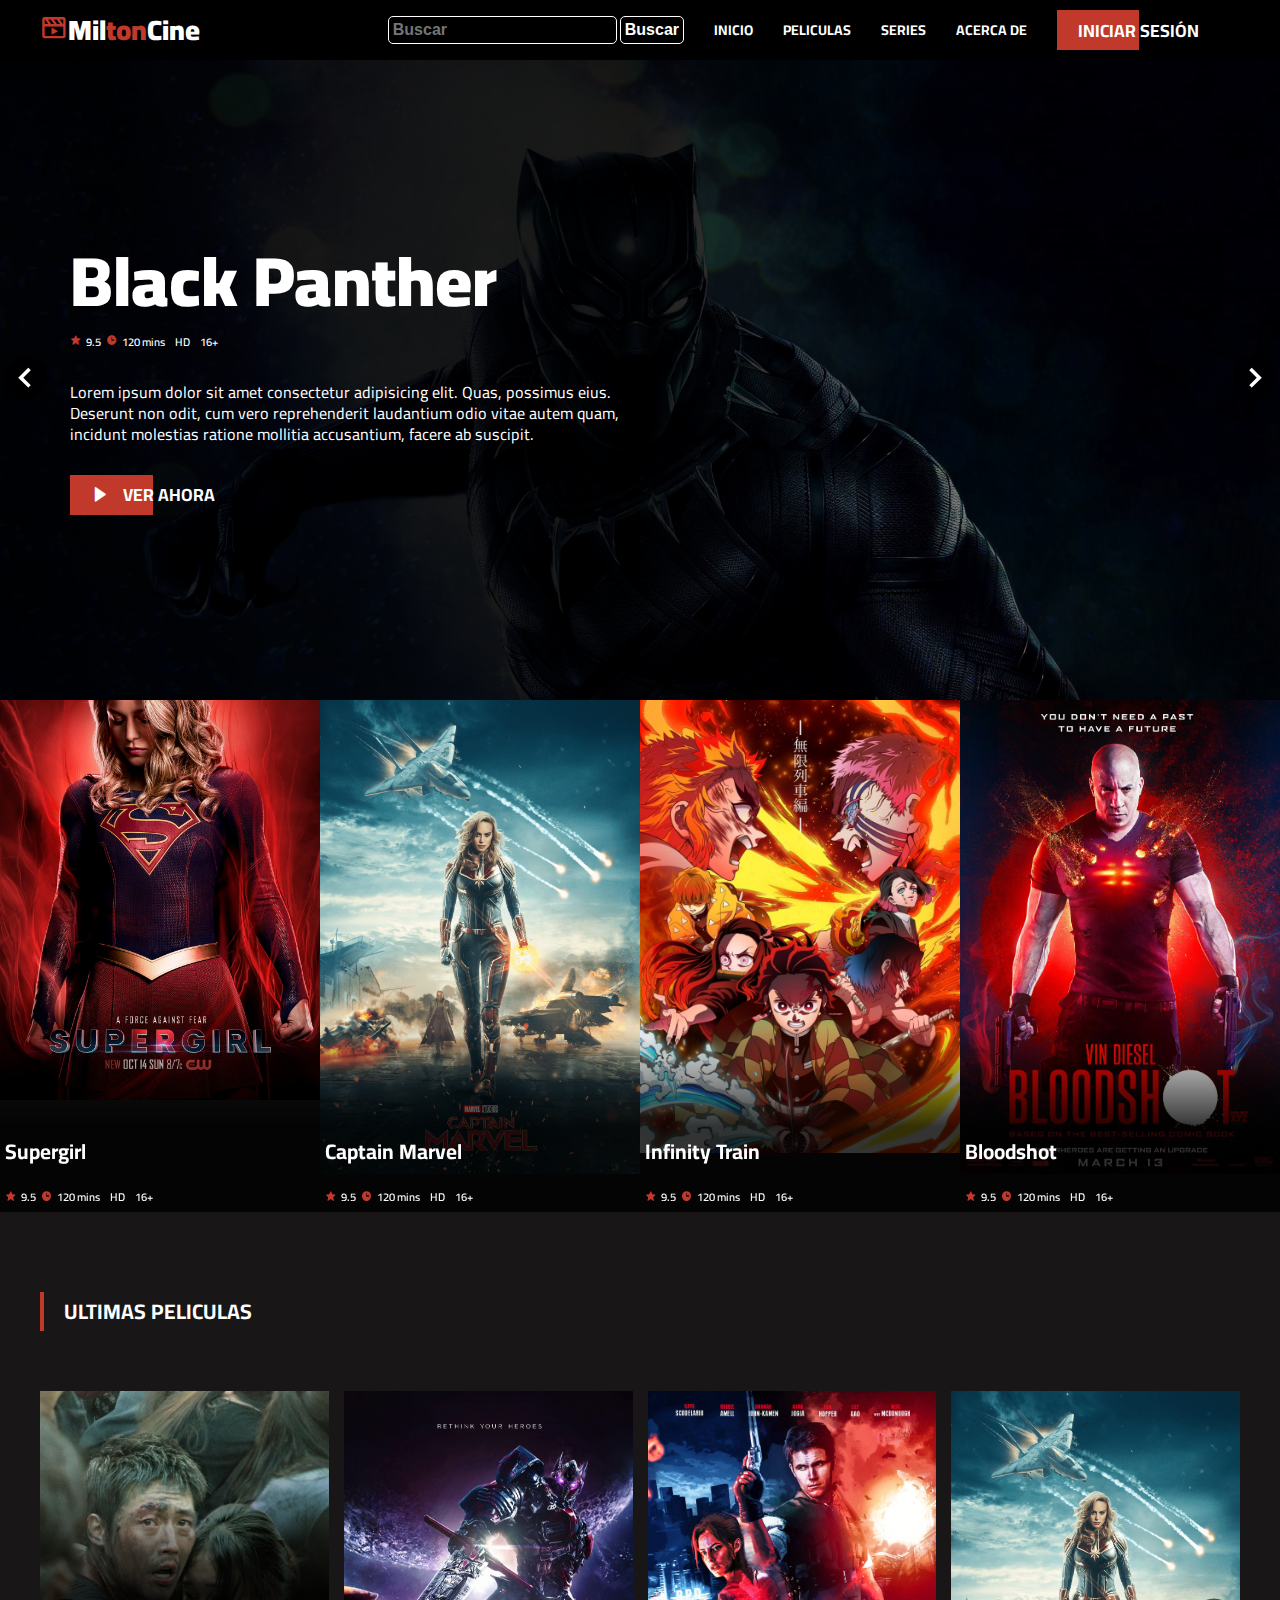
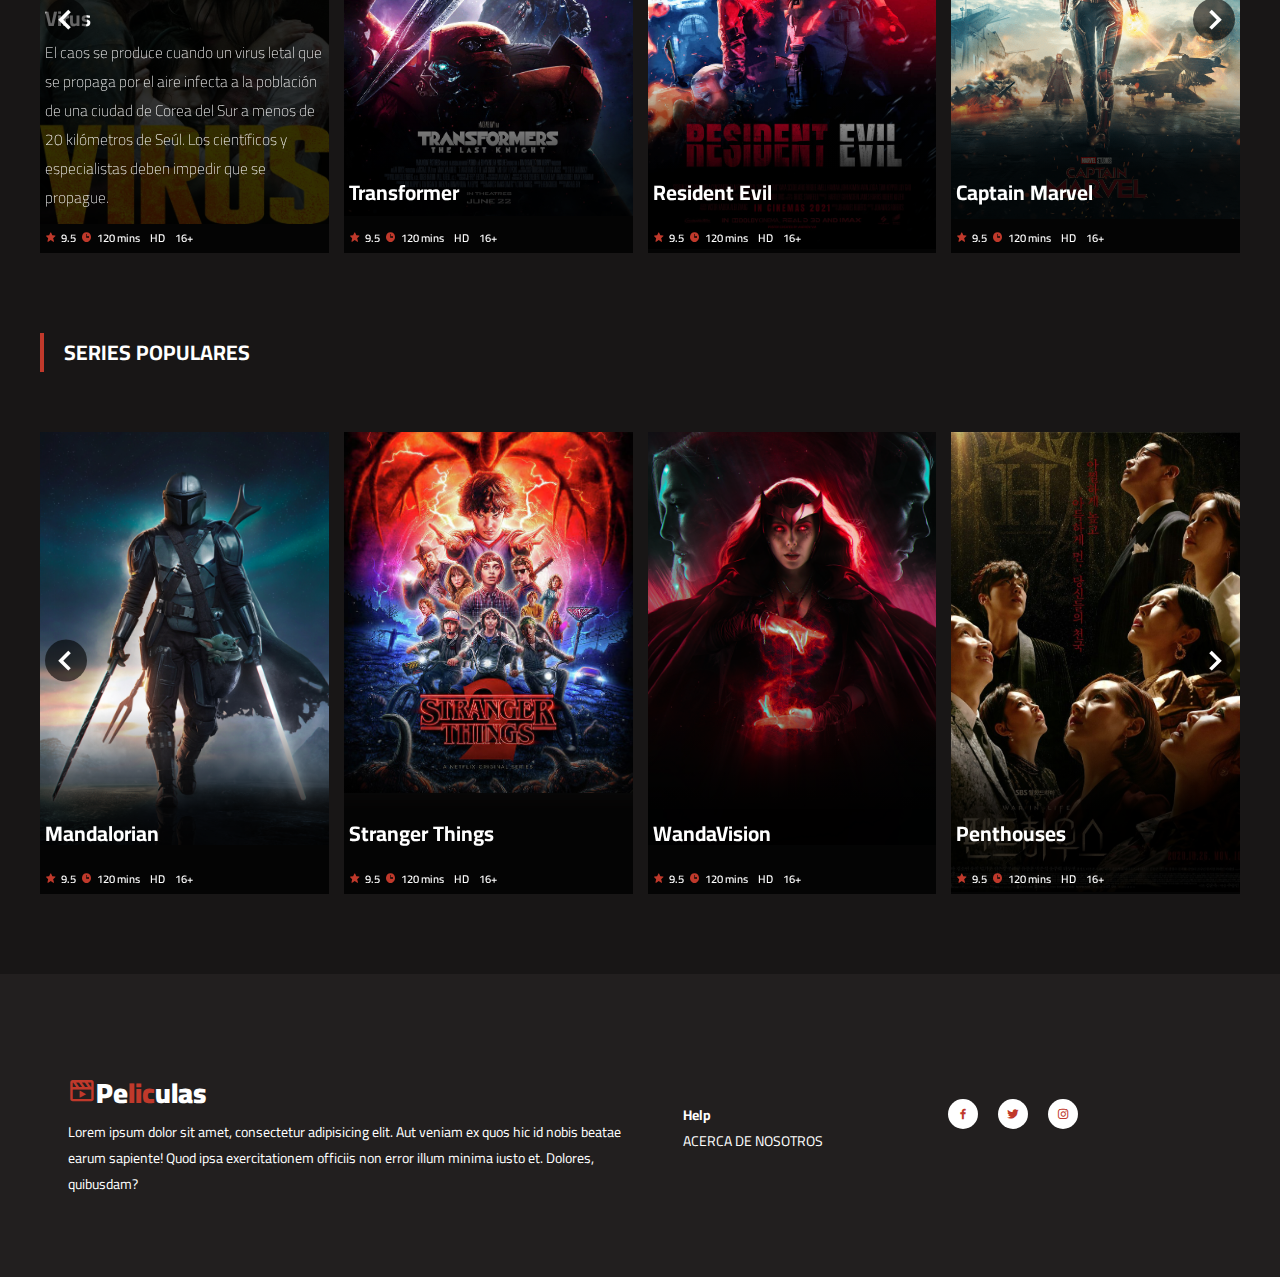
==== index.html @ 182453d8 "test1" ====
<!DOCTYPE html>
<html lang="en">

<head>
    <meta charset="UTF-8">
    <meta http-equiv="X-UA-Compatible" content="IE=edge">
    <meta name="viewport" content="width=device-width, initial-scale=1.0">
    <title>
        Peliculas
    </title>
    <!-- GOOGLE FONTS -->
    <link rel="preconnect" href="https://fonts.gstatic.com">
    <link href="https://fonts.googleapis.com/css2?family=Cairo:wght@200;300;400;600;700;900&display=swap"
        rel="stylesheet">
    <!-- OWL CAROUSEL -->
    <link rel="stylesheet" href="https://cdnjs.cloudflare.com/ajax/libs/OwlCarousel2/2.3.4/assets/owl.carousel.min.css"
        integrity="sha512-tS3S5qG0BlhnQROyJXvNjeEM4UpMXHrQfTGmbQ1gKmelCxlSEBUaxhRBj/EFTzpbP4RVSrpEikbmdJobCvhE3g=="
        crossorigin="anonymous" />
    <!-- BOX ICONS -->
    <link href='https://unpkg.com/boxicons@2.0.7/css/boxicons.min.css' rel='stylesheet'>
    <!-- APP CSS -->
    <link rel="stylesheet" href="./css/grid.css">
    <link rel="stylesheet" href="./css/app.css">
</head>

<body>

    <!-- NAV -->
    <div class="nav-wrapper">
        <div class="container">
            <div class="nav">
                <a href="#" class="logo">
                    <i class='bx bx-movie-play bx-tada main-color'></i>Mil<span class="main-color">ton</span>Cine
                </a>
                <ul class="nav-menu" id="nav-menu">
                    <li>
                        <form action="">
                            <input type="text" name="text" id="" placeholder="Buscar">
                            <input class="button" type="button" value="Buscar">
                        </form>
                    </li>
                    <li><a href="#">Inicio</a></li>
                    <li><a href="./Peliculas.html">Peliculas</a></li>
                    <li><a href="./series.html">Series</a></li>
                    <li><a href="./acercaDe.html">Acerca de</a></li>
                    <li>
                        <a href="./main.html" class="btn btn-hover">
                            <span>Iniciar Sesión</span>
                        </a>
                    </li>
                </ul>
                <!-- MENU PARA CELULAR -->
                <div class="hamburger-menu" id="hamburger-menu">
                    <div class="hamburger"></div>
                </div>
                <!-- fin MENU PARA CELULAR -->
            </div>
        </div>
    </div>
    <!-- FIN NAV -->

    <!-- HERO SECTION -->
    <div class="hero-section">
        <!-- HERO SLIDE -->
        <div class="hero-slide">
            <div class="owl-carousel carousel-nav-center" id="hero-carousel">
                <!-- PELICULA DEL SLIDE -->
                <div class="hero-slide-item">
                    <img src="./images/black-banner.png" alt="">
                    <div class="overlay"></div>
                    <div class="hero-slide-item-content">
                        <div class="item-content-wraper">
                            <div class="item-content-title top-down">
                                Black Panther
                            </div>
                            <div class="movie-infos top-down delay-2">
                                <div class="movie-info">
                                    <i class="bx bxs-star"></i>
                                    <span>9.5</span>
                                </div>
                                <div class="movie-info">
                                    <i class="bx bxs-time"></i>
                                    <span>120 mins</span>
                                </div>
                                <div class="movie-info">
                                    <span>HD</span>
                                </div>
                                <div class="movie-info">
                                    <span>16+</span>
                                </div>
                            </div>
                            <div class="item-content-description top-down delay-4">
                                Lorem ipsum dolor sit amet consectetur adipisicing elit. Quas, possimus eius. Deserunt
                                non odit, cum vero reprehenderit laudantium odio vitae autem quam, incidunt molestias
                                ratione mollitia accusantium, facere ab suscipit.
                            </div>
                            <div class="item-action top-down delay-6">
                                <a href="./verVideo.html" class="btn btn-hover">
                                    <i class="bx bxs-right-arrow"></i>
                                    <span>Ver ahora</span>
                                </a>
                            </div>
                        </div>
                    </div>
                </div>
                <!-- FIN PELICULA DEL SLIDE -->
                <!-- PELICULA DEL SLIDE -->
                <div class="hero-slide-item">
                    <img src="./images/supergirl-banner.jpg" alt="">
                    <div class="overlay"></div>
                    <div class="hero-slide-item-content">
                        <div class="item-content-wraper">
                            <div class="item-content-title top-down">
                                Supergirl
                            </div>
                            <div class="movie-infos top-down delay-2">
                                <div class="movie-info">
                                    <i class="bx bxs-star"></i>
                                    <span>9.5</span>
                                </div>
                                <div class="movie-info">
                                    <i class="bx bxs-time"></i>
                                    <span>120 mins</span>
                                </div>
                                <div class="movie-info">
                                    <span>HD</span>
                                </div>
                                <div class="movie-info">
                                    <span>16+</span>
                                </div>
                            </div>
                            <div class="item-content-description top-down delay-4">
                                Lorem ipsum dolor sit amet consectetur adipisicing elit. Quas, possimus eius. Deserunt
                                non odit, cum vero reprehenderit laudantium odio vitae autem quam, incidunt molestias
                                ratione mollitia accusantium, facere ab suscipit.
                            </div>
                            <div class="item-action top-down delay-6">
                                <a href="./verVideo.html" class="btn btn-hover">
                                    <i class="bx bxs-right-arrow"></i>
                                    <span>Ver ahora</span>
                                </a>
                            </div>
                        </div>
                    </div>
                </div>
                <!-- FIN PELICULA DEL SLIDE -->
                <!-- PELICULA DEL SLIDE -->
                <div class="hero-slide-item">
                    <img src="./images/wanda-banner.jpg" alt="">
                    <div class="overlay"></div>
                    <div class="hero-slide-item-content">
                        <div class="item-content-wraper">
                            <div class="item-content-title top-down">
                                Wanda Vision
                            </div>
                            <div class="movie-infos top-down delay-2">
                                <div class="movie-info">
                                    <i class="bx bxs-star"></i>
                                    <span>9.5</span>
                                </div>
                                <div class="movie-info">
                                    <i class="bx bxs-time"></i>
                                    <span>120 mins</span>
                                </div>
                                <div class="movie-info">
                                    <span>HD</span>
                                </div>
                                <div class="movie-info">
                                    <span>16+</span>
                                </div>
                            </div>
                            <div class="item-content-description top-down delay-4">
                                Lorem ipsum dolor sit amet consectetur adipisicing elit. Quas, possimus eius. Deserunt
                                non odit, cum vero reprehenderit laudantium odio vitae autem quam, incidunt molestias
                                ratione mollitia accusantium, facere ab suscipit.
                            </div>
                            <div class="item-action top-down delay-6">
                                <a href="./verVideo.html" class="btn btn-hover">
                                    <i class="bx bxs-right-arrow"></i>
                                    <span>Ver ahora</span>
                                </a>
                            </div>
                        </div>
                    </div>
                </div>
                <!-- FIN PELICULA DEL SLIDE -->
            </div>
        </div>
        <!-- FIN HERO SLIDE -->
        <!-- TOP PELICULAS SLIDE -->
        <div class="top-movies-slide">
            <div class="owl-carousel" id="top-movies-slide">
                <!-- PELICULA -->
                <div class="movie-item">
                    <a href="./verVideo.html">
                    <img src="./images/series/supergirl.jpg" alt="">
                    <div class="movie-item-content">
                        <div class="movie-item-title">
                            Supergirl
                        </div>
                        <div class="movie-infos">
                            <div class="movie-info">
                                <i class="bx bxs-star"></i>
                                <span>9.5</span>
                            </div>
                            <div class="movie-info">
                                <i class="bx bxs-time"></i>
                                <span>120 mins</span>
                            </div>
                            <div class="movie-info">
                                <span>HD</span>
                            </div>
                            <div class="movie-info">
                                <span>16+</span>
                            </div>
                        </div>
                    </div>
                </a>
                </div>
                <!-- FIN PELICULA -->
                <!-- PELICULA -->
                <div class="movie-item">
                    <a href="./verVideo.html">
                    <img src="./images/movies/captain-marvel.png" alt="">
                    <div class="movie-item-content">
                        <div class="movie-item-title">
                            Captain Marvel
                        </div>
                        <div class="movie-infos">
                            <div class="movie-info">
                                <i class="bx bxs-star"></i>
                                <span>9.5</span>
                            </div>
                            <div class="movie-info">
                                <i class="bx bxs-time"></i>
                                <span>120 mins</span>
                            </div>
                            <div class="movie-info">
                                <span>HD</span>
                            </div>
                            <div class="movie-info">
                                <span>16+</span>
                            </div>
                        </div>
                    </div>
                </a>
                </div>
                <!-- FIN PELICULA -->
                <!-- PELICULA -->
                <div class="movie-item">
                    <a href="./verVideo.html">
                    <img src="./images/cartoons/demon-slayer.jpg" alt="">
                    <div class="movie-item-content">
                        <div class="movie-item-title">
                            Infinity Train
                        </div>
                        <div class="movie-infos">
                            <div class="movie-info">
                                <i class="bx bxs-star"></i>
                                <span>9.5</span>
                            </div>
                            <div class="movie-info">
                                <i class="bx bxs-time"></i>
                                <span>120 mins</span>
                            </div>
                            <div class="movie-info">
                                <span>HD</span>
                            </div>
                            <div class="movie-info">
                                <span>16+</span>
                            </div>
                        </div>
                    </div>
                </a>
                </div>
                <!-- FIN PELICULA -->
                <!-- PELICULA -->
                <div class="movie-item">
                    <a href="./verVideo.html">
                    <img src="./images/movies/blood-shot.jpg" alt="">
                    <div class="movie-item-content">
                        <div class="movie-item-title">
                            Bloodshot
                        </div>
                        <div class="movie-infos">
                            <div class="movie-info">
                                <i class="bx bxs-star"></i>
                                <span>9.5</span>
                            </div>
                            <div class="movie-info">
                                <i class="bx bxs-time"></i>
                                <span>120 mins</span>
                            </div>
                            <div class="movie-info">
                                <span>HD</span>
                            </div>
                            <div class="movie-info">
                                <span>16+</span>
                            </div>
                        </div>
                    </div>
                </a>
                </div>
                <!-- FIN PELICULA -->
                <!-- PELICULA -->
                <div class="movie-item">
                    <a href="./verVideo.html">
                    <img src="./images/series/wanda.png" alt="">
                    <div class="movie-item-content">
                        <div class="movie-item-title">
                            Wanda Vision
                        </div>
                        <div class="movie-infos">
                            <div class="movie-info">
                                <i class="bx bxs-star"></i>
                                <span>9.5</span>
                            </div>
                            <div class="movie-info">
                                <i class="bx bxs-time"></i>
                                <span>120 mins</span>
                            </div>
                            <div class="movie-info">
                                <span>HD</span>
                            </div>
                            <div class="movie-info">
                                <span>16+</span>
                            </div>
                        </div>
                    </div>
                </a>
                </div>
                <!-- FIN PELICULA -->
                <!-- PELICULA -->
                <div class="movie-item">
                    <a href="./verVideo.html">
                    <img src="./images/movies/bat-man.jpg" alt="">
                    <div class="movie-item-content">
                        <div class="movie-item-title">
                            The Dark Knight
                        </div>
                        <div class="movie-infos">
                            <div class="movie-info">
                                <i class="bx bxs-star"></i>
                                <span>9.5</span>
                            </div>
                            <div class="movie-info">
                                <i class="bx bxs-time"></i>
                                <span>120 mins</span>
                            </div>
                            <div class="movie-info">
                                <span>HD</span>
                            </div>
                            <div class="movie-info">
                                <span>16+</span>
                            </div>
                        </div>
                    </div>
                    </a>
                </div>
                <!-- FIN PELICULA -->
            </div>
        </div>
        <!-- FIN TOP PELICULAS SLIDE -->
    </div>
    <!-- FIN HERO SECTION -->

    <!-- ULTIMAS PELICULAS -->
    <div class="section">
        <div class="container">
            <div class="section-header">
                Ultimas Peliculas
            </div>
            <div class="movies-slide carousel-nav-center owl-carousel">
                <!-- PELICULA -->
                <a target="_blank" href="https://streamtape.com/e/rePRZ0L0gpTGJr/258145--7cb8963b-ab9f-47e6-b8a6-16839cb86dcf--vvzy--2260376-streamwish.mp4" class="movie-item">
                    <img src="./images/movies/virus.jpg" alt="">
                    <div class="movie-item-content">
                        <div class="movie-item-title">
                            Virus
                        </div>
                        <div class="movie-item-des">
                            El caos se produce cuando un virus letal que se propaga por el aire infecta a la población de una 
                            ciudad de Corea del Sur a menos de 
                            20 kilómetros de Seúl. Los científicos y especialistas deben impedir que se propague.
                        </div>
                        <div class="movie-infos">
                            <div class="movie-info">
                                <i class="bx bxs-star"></i>
                                <span>9.5</span>
                            </div>
                            <div class="movie-info">
                                <i class="bx bxs-time"></i>
                                <span>120 mins</span>
                            </div>
                            <div class="movie-info">
                                <span>HD</span>
                            </div>
                            <div class="movie-info">
                                <span>16+</span>
                            </div>
                        </div>
                    </div>
                </a>
                <!-- FIN PELICULA -->
                <!-- PELICULA -->
                <a href="./verVideo.html" class="movie-item">
                    <img src="./images/movies/transformer.jpg" alt="">
                    <div class="movie-item-content">
                        <div class="movie-item-title">
                            Transformer
                        </div>
                        <div class="movie-infos">
                            <div class="movie-info">
                                <i class="bx bxs-star"></i>
                                <span>9.5</span>
                            </div>
                            <div class="movie-info">
                                <i class="bx bxs-time"></i>
                                <span>120 mins</span>
                            </div>
                            <div class="movie-info">
                                <span>HD</span>
                            </div>
                            <div class="movie-info">
                                <span>16+</span>
                            </div>
                        </div>
                    </div>
                </a>
                <!-- FIN PELICULA -->
                <!-- PELICULA -->
                <a href="./verVideo.html" class="movie-item">
                    <img src="./images/movies/resident-evil.jpg" alt="">
                    <div class="movie-item-content">
                        <div class="movie-item-title">
                            Resident Evil
                        </div>
                        <div class="movie-infos">
                            <div class="movie-info">
                                <i class="bx bxs-star"></i>
                                <span>9.5</span>
                            </div>
                            <div class="movie-info">
                                <i class="bx bxs-time"></i>
                                <span>120 mins</span>
                            </div>
                            <div class="movie-info">
                                <span>HD</span>
                            </div>
                            <div class="movie-info">
                                <span>16+</span>
                            </div>
                        </div>
                    </div>
                </a>
                <!-- FIN PELICULA -->
                <!-- PELICULA -->
                <a href="./verVideo.html" class="movie-item">
                    <img src="./images/movies/captain-marvel.png" alt="">
                    <div class="movie-item-content">
                        <div class="movie-item-title">
                            Captain Marvel
                        </div>
                        <div class="movie-infos">
                            <div class="movie-info">
                                <i class="bx bxs-star"></i>
                                <span>9.5</span>
                            </div>
                            <div class="movie-info">
                                <i class="bx bxs-time"></i>
                                <span>120 mins</span>
                            </div>
                            <div class="movie-info">
                                <span>HD</span>
                            </div>
                            <div class="movie-info">
                                <span>16+</span>
                            </div>
                        </div>
                    </div>
                </a>
                <!-- FIN PELICULA -->
                <!-- PELICULA -->
                <a href="./verVideo.html" class="movie-item">
                    <img src="./images/movies/hunter-killer.jpg" alt="">
                    <div class="movie-item-content">
                        <div class="movie-item-title">
                            Hunter Killer
                        </div>
                        <div class="movie-infos">
                            <div class="movie-info">
                                <i class="bx bxs-star"></i>
                                <span>9.5</span>
                            </div>
                            <div class="movie-info">
                                <i class="bx bxs-time"></i>
                                <span>120 mins</span>
                            </div>
                            <div class="movie-info">
                                <span>HD</span>
                            </div>
                            <div class="movie-info">
                                <span>16+</span>
                            </div>
                        </div>
                    </div>
                </a>
                <!-- FIN PELICULA -->
                <!-- PELICULA -->
                <a href="./verVideo.html" class="movie-item">
                    <img src="./images/cartoons/demon-slayer.jpg" alt="">
                    <div class="movie-item-content">
                        <div class="movie-item-title">
                            Infinity Train
                        </div>
                        <div class="movie-infos">
                            <div class="movie-info">
                                <i class="bx bxs-star"></i>
                                <span>9.5</span>
                            </div>
                            <div class="movie-info">
                                <i class="bx bxs-time"></i>
                                <span>120 mins</span>
                            </div>
                            <div class="movie-info">
                                <span>HD</span>
                            </div>
                            <div class="movie-info">
                                <span>16+</span>
                            </div>
                        </div>
                    </div>
                </a>
                <!-- FIN PELICULA -->
                <!-- PELICULA -->
                <a href="./verVideo.html" class="movie-item">
                    <img src="./images/movies/call.jpg" alt="">
                    <div class="movie-item-content">
                        <div class="movie-item-title">
                            Call
                        </div>
                        <div class="movie-infos">
                            <div class="movie-info">
                                <i class="bx bxs-star"></i>
                                <span>9.5</span>
                            </div>
                            <div class="movie-info">
                                <i class="bx bxs-time"></i>
                                <span>120 mins</span>
                            </div>
                            <div class="movie-info">
                                <span>HD</span>
                            </div>
                            <div class="movie-info">
                                <span>16+</span>
                            </div>
                        </div>
                    </div>
                </a>
                <!-- FIN PELICULA -->
            </div>
        </div>
    </div>
    <!-- FIN ULTIMAS PELICULAS -->

    <!-- SERIES POPULARES -->
    <div class="section">
        <div class="container">
            <div class="section-header">
                Series populares
            </div>
            <div class="movies-slide carousel-nav-center owl-carousel">
                <!-- PELICULA -->
                <a href="./verVideo.html" class="movie-item">
                    <img src="./images/series/mandalorian.jpg" alt="">
                    <div class="movie-item-content">
                        <div class="movie-item-title">
                            Mandalorian
                        </div>
                        <div class="movie-infos">
                            <div class="movie-info">
                                <i class="bx bxs-star"></i>
                                <span>9.5</span>
                            </div>
                            <div class="movie-info">
                                <i class="bx bxs-time"></i>
                                <span>120 mins</span>
                            </div>
                            <div class="movie-info">
                                <span>HD</span>
                            </div>
                            <div class="movie-info">
                                <span>16+</span>
                            </div>
                        </div>
                    </div>
                </a>
                <!-- FIN PELICULA -->
                <!-- PELICULA -->
                <a href="./verVideo.html" class="movie-item">
                    <img src="./images/series/stranger-thing.jpg" alt="">
                    <div class="movie-item-content">
                        <div class="movie-item-title">
                            Stranger Things
                        </div>
                        <div class="movie-infos">
                            <div class="movie-info">
                                <i class="bx bxs-star"></i>
                                <span>9.5</span>
                            </div>
                            <div class="movie-info">
                                <i class="bx bxs-time"></i>
                                <span>120 mins</span>
                            </div>
                            <div class="movie-info">
                                <span>HD</span>
                            </div>
                            <div class="movie-info">
                                <span>16+</span>
                            </div>
                        </div>
                    </div>
                </a>
                <!-- FIN PELICULA -->
                <!-- PELICULA -->
                <a href="./verVideo.html" class="movie-item">
                    <img src="./images/series/wanda.png" alt="">
                    <div class="movie-item-content">
                        <div class="movie-item-title">
                            WandaVision
                        </div>
                        <div class="movie-infos">
                            <div class="movie-info">
                                <i class="bx bxs-star"></i>
                                <span>9.5</span>
                            </div>
                            <div class="movie-info">
                                <i class="bx bxs-time"></i>
                                <span>120 mins</span>
                            </div>
                            <div class="movie-info">
                                <span>HD</span>
                            </div>
                            <div class="movie-info">
                                <span>16+</span>
                            </div>
                        </div>
                    </div>
                </a>
                <!-- FIN PELICULA -->
                <!-- PELICULA -->
                <a href="./verVideo.html" class="movie-item">
                    <img src="./images/series/penthouses.jpg" alt="">
                    <div class="movie-item-content">
                        <div class="movie-item-title">
                            Penthouses
                        </div>
                        <div class="movie-infos">
                            <div class="movie-info">
                                <i class="bx bxs-star"></i>
                                <span>9.5</span>
                            </div>
                            <div class="movie-info">
                                <i class="bx bxs-time"></i>
                                <span>120 mins</span>
                            </div>
                            <div class="movie-info">
                                <span>HD</span>
                            </div>
                            <div class="movie-info">
                                <span>16+</span>
                            </div>
                        </div>
                    </div>
                </a>
                <!-- FIN PELICULA -->
                <!-- PELICULA -->
                <a href="./verVideo.html" class="movie-item">
                    <img src="./images/series/star-trek.jpg" alt="">
                    <div class="movie-item-content">
                        <div class="movie-item-title">
                            Star Trek
                        </div>
                        <div class="movie-infos">
                            <div class="movie-info">
                                <i class="bx bxs-star"></i>
                                <span>9.5</span>
                            </div>
                            <div class="movie-info">
                                <i class="bx bxs-time"></i>
                                <span>120 mins</span>
                            </div>
                            <div class="movie-info">
                                <span>HD</span>
                            </div>
                            <div class="movie-info">
                                <span>16+</span>
                            </div>
                        </div>
                    </div>
                </a>
                <!-- FIN PELICULA -->
                <!-- PELICULA -->
                <a href="./verVideo.html" class="movie-item">
                    <img src="./images/cartoons/demon-slayer.jpg" alt="">
                    <div class="movie-item-content">
                        <div class="movie-item-title">
                            Infinity Train
                        </div>
                        <div class="movie-infos">
                            <div class="movie-info">
                                <i class="bx bxs-star"></i>
                                <span>9.5</span>
                            </div>
                            <div class="movie-info">
                                <i class="bx bxs-time"></i>
                                <span>120 mins</span>
                            </div>
                            <div class="movie-info">
                                <span>HD</span>
                            </div>
                            <div class="movie-info">
                                <span>16+</span>
                            </div>
                        </div>
                    </div>
                </a>
                <!-- FIN PELICULA -->
                <!-- PELICULA -->
                <a href="./verVideo.html" class="movie-item">
                    <img src="./images/cartoons/dragon.jpg" alt="">
                    <div class="movie-item-content">
                        <div class="movie-item-title">
                            Dragon Ball Super
                        </div>
                        <div class="movie-infos">
                            <div class="movie-info">
                                <i class="bx bxs-star"></i>
                                <span>9.5</span>
                            </div>
                            <div class="movie-info">
                                <i class="bx bxs-time"></i>
                                <span>120 mins</span>
                            </div>
                            <div class="movie-info">
                                <span>HD</span>
                            </div>
                            <div class="movie-info">
                                <span>16+</span>
                            </div>
                        </div>
                    </div>
                </a>
                <!-- FIN PELICULA -->
            </div>
        </div>
    </div>
    <!-- FIN ULLTIMAS SERIES -->

    <!-- FOOTER SECTION -->
    <footer class="section">
        <div class="container">
            <div class="row">
                <div class="col-4 col-md-6 col-sm-12">
                    <div class="content">
                        <a href="#" class="logo">
                            <i class='bx bx-movie-play bx-tada main-color'></i>Pe<span class="main-color">lic</span>ulas
                        </a>
                        <p>
                            Lorem ipsum dolor sit amet, consectetur adipisicing elit. Aut veniam ex quos hic id nobis beatae earum sapiente! Quod ipsa exercitationem officiis non error illum minima iusto et. Dolores, quibusdam?
                        </p>
                    </div>
                </div>
                <div class="col-8 col-md-6 col-sm-12">
                    <div class="row">
                        <div class="col-3 col-md-6 col-sm-6">
                            <div class="content">
                                <p><b>Help</b></p>
                                <ul class="footer-menu">
                                    <li><a href="/acercaDe.html">ACERCA DE NOSOTROS</a></li>
                                </ul>
                            </div>
                        </div>
                        <div class="social-list">
                            <a href="#" class="social-item">
                                <i class="bx bxl-facebook"></i>
                            </a>
                            <a href="#" class="social-item">
                                <i class="bx bxl-twitter"></i>
                            </a>
                            <a href="#" class="social-item">
                                <i class="bx bxl-instagram"></i>
                            </a>
                        </div>
                    </div>
                </div>
            </div>
        </div>
    </footer>
    <!-- FIN FOOTER SECTION -->
    <!-- SCRIPT -->
    <!-- JQUERY -->
    <script src="https://code.jquery.com/jquery-3.6.0.min.js"
        integrity="sha256-/xUj+3OJU5yExlq6GSYGSHk7tPXikynS7ogEvDej/m4=" crossorigin="anonymous"></script>
    <!-- OWL CAROUSEL -->
    <script src="https://cdnjs.cloudflare.com/ajax/libs/OwlCarousel2/2.3.4/owl.carousel.min.js"
        integrity="sha512-bPs7Ae6pVvhOSiIcyUClR7/q2OAsRiovw4vAkX+zJbw3ShAeeqezq50RIIcIURq7Oa20rW2n2q+fyXBNcU9lrw=="
        crossorigin="anonymous"></script>
    <!-- APP SCRIPT -->
    <script src="./js/app.js"></script>

</body>

</html>
---- css/grid.css ----
.row {
    display: flex;
    flex-wrap: wrap;
    margin: 0 -15px;
}

[class*="col-"] {
    padding: 0 15px;
}

.col-1 {
    width: 8.33%;
}

.col-2 {
    width: 16.66%;
}

.col-3 {
    width: 25%;
}

.col-4 {
    width: 33.33%;
}

.col-5 {
    width: 41.66%;
}

.col-6 {
    width: 50%;
}

.col-7 {
    width: 58.33%;
}

.col-8 {
    width: 66.66%;
}

.col-9 {
    width: 75%;
}

.col-10 {
    width: 83.33%;
}

.col-11 {
    width: 91.66%;
}

.col-12 {
    width: 100%;
}

/* MEDIUM SCREEN */

@media only screen and (max-width: 1280px) {
    .col-md-1 {
        width: 8.33%;
    }

    .col-md-2 {
        width: 16.66%;
    }

    .col-md-3 {
        width: 25%;
    }

    .col-md-4 {
        width: 33.33%;
    }

    .col-md-5 {
        width: 41.66%;
    }

    .col-md-6 {
        width: 50%;
    }

    .col-md-7 {
        width: 58.33%;
    }

    .col-md-8 {
        width: 66.66%;
    }

    .col-md-9 {
        width: 75%;
    }

    .col-md-10 {
        width: 83.33%;
    }

    .col-md-11 {
        width: 91.66%;
    }

    .col-md-12 {
        width: 100%;
    }
}

/* SMALL SCREEN */

@media only screen and (max-width: 850px) {
    .col-sm-1 {
        width: 8.33%;
    }

    .col-sm-2 {
        width: 16.66%;
    }

    .col-sm-3 {
        width: 25%;
    }

    .col-sm-4 {
        width: 33.33%;
    }

    .col-sm-5 {
        width: 41.66%;
    }

    .col-sm-6 {
        width: 50%;
    }

    .col-sm-7 {
        width: 58.33%;
    }

    .col-sm-8 {
        width: 66.66%;
    }

    .col-sm-9 {
        width: 75%;
    }

    .col-sm-10 {
        width: 83.33%;
    }

    .col-sm-11 {
        width: 91.66%;
    }

    .col-sm-12 {
        width: 100%;
    }
}
---- css/app.css ----
:root {
    --main-color: #c0392b;
    --body-bg: #181616;
    --box-bg: #221f1f;
    --text-color: #ffffff;

    --nav-height: 60px;
    --space-top: 30px;
}

* {
    padding: 0;
    margin: 0;
    box-sizing: border-box;
}

html {
    font-size: 16px;
}

body {
    font-family: "Cairo", sans-serif;
    background-color: var(--body-bg);
    color: var(--text-color);
    padding-top: var(--nav-height);
}

a {
    text-decoration: none;
    color: unset;
}

img {
    max-width: 100%;
}

.main-color {
    color: var(--main-color);
}

.container {
    max-width: 1920px;
    padding: 0 40px;
    margin: auto;
}

.overlay {
    position: absolute;
    top: 0;
    right: 0;
    bottom: 0;
    left: 0;
    background-color: rgba(0, 0, 0, 0.5);
}

.nav-wrapper {
    position: fixed;
    top: 0;
    left: 0;
    width: 100%;
    z-index: 99;
    background-color: #000000;
}

.nav {
    display: flex;
    align-items: center;
    justify-content: space-between;
    color: var(--text-color);
    height: var(--nav-height);
}

input, .button {
    /* box-sizing: border-box; */
    background: transparent ;
    color: white;
    font-weight: 800;
    font-size: 16px;
    padding: 4px;
    border-radius: 5px;
    border: none;
    border: 1px solid;
}
.button {
    cursor: pointer;
}
.button:hover {
    background: #c0392b;
}
.nav a {
    color: var(--text-color);
}

.logo {
    font-size: 2rem;
    font-weight: 900;
}

.nav-menu {
    list-style-type: none;
    display: flex;
    align-items: center;
    padding: 0 20px;
}

.nav-menu li ~ li {
    margin-left: 30px;
}

.nav-menu a {
    text-transform: uppercase;
    font-weight: 700;
}

.nav-menu a:hover {
    color: var(--main-color);
}

.nav-menu a.btn:hover,
a.logo:hover,
a.movie-item:hover {
    color: unset;
}

.btn {
    color: #ffffff;
    padding: 0.25rem 1.5rem;
    text-transform: uppercase;
    font-size: 1.25rem;
    font-weight: 700;
    display: inline-flex;
    position: relative;
    align-items: center;
}

.btn-hover::before {
    z-index: 1;
    content: "";
    position: absolute;
    top: 0;
    left: 0;
    width: 50%;
    height: 100%;
    background-color: var(--main-color);
    transition: 0.3s ease-in-out;
}

.btn-hover:hover::before {
    width: 100%;
}

.btn i,
.btn span {
    z-index: 1;
}

.btn i {
    margin-right: 1rem;
}

.hamburger-menu {
    --size: 30px;
    height: var(--size);
    width: var(--size);
    cursor: pointer;
    z-index: 101;
    position: relative;
    display: none;
    align-items: center;
}

.hamburger {
    position: relative;
}

.hamburger,
.hamburger::before,
.hamburger::after {
    width: var(--size);
    height: 3px;
    border-radius: 0.5rem;
    background-color: var(--text-color);
    transition: 0.4s;
}

.hamburger::before,
.hamburger::after {
    content: "";
    position: absolute;
    left: 0;
}

.hamburger::before {
    top: -10px;
}

.hamburger::after {
    bottom: -10px;
}

.hamburger-menu.active .hamburger {
    background-color: transparent;
}

.hamburger-menu.active .hamburger::before {
    transform-origin: top left;
    transform: rotate(45deg);
    left: 6px;
}

.hamburger-menu.active .hamburger::after {
    transform-origin: bottom left;
    transform: rotate(-45deg);
    left: 6px;
}

.hero-slide-item {
    padding-top: 40%;
    position: relative;
    overflow: hidden;
}

.hero-slide-item img {
    width: 100%;
    position: absolute;
    top: 0;
    left: 0;
}

.hero-slide-item-content {
    position: absolute;
    top: 0;
    left: 0;
    width: 100%;
    height: 100%;
    color: var(--text-color);
    display: flex;
}

.item-content-wraper {
    padding-left: 5rem;
    width: 40%;
    background-color: rgba(0, 0, 0, 0.8);
    display: flex;
    flex-direction: column;
    justify-content: center;
    position: relative;
}

.item-content-wraper::before {
    content: "";
    position: absolute;
    top: 0;
    left: 100%;
    width: 50%;
    height: 100%;
    background: linear-gradient(to right, rgba(0, 0, 0, 0.8), rgba(0, 0, 0, 0));
}

.item-content-title {
    font-size: 5rem;
    line-height: 5rem;
    font-weight: 900;
}

.movie-infos {
    display: flex;
    align-items: center;
    flex-wrap: wrap;
    margin-top: calc(var(--space-top) / 2);
}

.movie-info {
    display: flex;
    align-items: center;
    font-size: 0.8rem;
    font-weight: 600;
}

.movie-info span {
    margin-left: 5px;
}

.movie-info i {
    color: var(--main-color);
}

.movie-info ~ .movie-info {
    margin-left: 5px;
}

.item-content-description {
    font-size: 1.15rem;
    margin-top: var(--space-top);
    line-height: 1.5rem;
}

.item-action {
    margin-top: var(--space-top);
}

.carousel-nav-center {
    position: relative;
}

.carousel-nav-center .owl-nav button i {
    font-size: 3rem;
}

.carousel-nav-center .owl-nav button {
    position: absolute;
    top: 50%;
    transform: translateY(-50%);
}

.carousel-nav-center .owl-nav .owl-prev {
    position: absolute;
    left: 5px;
}

.carousel-nav-center .owl-nav .owl-next {
    position: absolute;
    right: 5px;
}

.owl-nav button {
    border: none;
    outline: none;
}

.owl-nav button i {
    background-color: rgba(0, 0, 0, 0.6);
    border-radius: 50%;
}

.owl-nav button:hover i {
    color: var(--main-color);
}

.top-down {
    transform: translateY(-50px);
    visibility: hidden;
    opacity: 0;
    transition: 0.5s ease-in-out;
}

.delay-2 {
    transition-delay: 0.2s;
}

.delay-4 {
    transition-delay: 0.4s;
}

.delay-6 {
    transition-delay: 0.6s;
}

.delay-8 {
    transition-delay: 0.8s;
}

.owl-item.active .top-down {
    transform: translateY(0);
    visibility: visible;
    opacity: 1;
}

.movie-item {
    display: block;
    position: relative;
    overflow: hidden;
    padding-top: 160%;
    cursor: pointer;
}

.movie-item img {
    position: absolute;
    top: 0;
    left: 0;
    width: 100%;
    transition: transform 0.3s linear;
}

.movie-item:hover img {

    transform: scale(1.2);
}
.movie-item-content {
    position: absolute;
    bottom: 0;
    left: 0;
    width: 100%;
    padding: 5px;
    background-color: rgba(0, 0, 0, 0.8);
}

.movie-item-content::before {
    content: "";
    position: absolute;
    bottom: 100%;
    left: 0;
    width: 100%;
    height: 100px;
    background: linear-gradient(to top, rgba(0, 0, 0, 0.8), rgba(0, 0, 0, 0));
}

.movie-item-title {
    color: var(--text-color);
    font-size: 1.5rem;
    position: relative;
    font-weight: 700;
}
.movie-item-des {
    width: 100%;
    height: 100%;
    background: linear-gradient(to center, rgb(0, 0, 0, 0.3), rgb(0, 0, 0, 0.3));
    color: var(--text-color);
    font-size: 1.1rem;
    font-weight: 100;
}
.section {
    padding-top: 80px;
}

.section-header {
    margin-bottom: 60px;
    padding-left: 20px;
    text-transform: uppercase;
    font-size: 1.5rem;
    font-weight: 700;
    border-left: 4px solid var(--main-color);
    display: flex;
    align-items: center;
}

.pricing-header {
    margin-bottom: 30px;
    text-align: center;
    font-size: 2rem;
    font-weight: 700;
    text-transform: uppercase;
}

.pricing-box {
    padding: 50px;
    margin: 15px 0;
    background-color: var(--box-bg);
    border-top: 5px solid transparent;
    transition: transform 0.3s ease-in-out;
}

.pricing-box:hover {
    transform: translateY(-20px);
}

.pricing-box.hightlight {
    border-top: 5px solid var(--main-color);
}

.pricing-box-header {
    display: flex;
    align-items: center;
    justify-content: space-between;
    font-size: 1.5rem;
}

.pricing-price {
    font-weight: 700;
}

.pricing-price span {
    font-size: 1rem;
}

.pricing-box-content {
    text-align: center;
    margin-top: 60px;
    font-size: 1.25rem;
}

.pricing-box-action {
    text-align: center;
    margin-top: 60px;
}

footer.section {
    margin-top: 80px;
    padding-bottom: 80px;
    position: relative;
    background-color: var(--box-bg);
}

footer a:hover {
    color: var(--main-color);
}

footer a.logo {
    margin-top: -2.5rem;
    display: block;
}

footer a.logo:hover {
    color: unset;
}

.social-list {
    display: flex;
    align-items: center;
    margin-top: 20px;
}

.social-item {
    --size: 30px;
    height: var(--size);
    width: var(--size);
    display: grid;
    place-items: center;
    border-radius: 50%;
    background-color: var(--text-color);
    color: var(--main-color);
}
div .content{
    padding-top: 2rem;
    padding-left: 2rem;
}

.social-item:hover {
    background-color: var(--main-color);
    color: var(--text-color);
}

.social-item ~ .social-item {
    margin-left: 20px;
}

footer .content {
    margin-top: 20px;
}

.footer-menu {
    list-style-type: none;
}

.footer-menu a {
    display: inline-block;
    transition: transform 0.2s ease-in-out;
}

.footer-menu a:hover {
    transform: translateX(5px);
}

.copyright {
    padding: 10px;
    border-top: 1px solid var(--body-bg);
    background-color: var(--box-bg);
    text-align: center;
}

/* RESPONSIVE */

@media only screen and (max-width: 1280px) {
    html {
        font-size: 14px;
    }

    .hero-slide-item {
        padding-top: 50%;
    }

    .item-content-wraper {
        width: 50%;
    }
}

@media only screen and (max-width: 850px) {
    html {
        font-size: 12px;
    }

    .container {
        padding: 0 15px;
    }

    .hero-slide-item {
        height: max-content;
        padding-top: unset;
    }

    .item-content-wraper {
        width: 100%;
        height: 100%;
        padding-bottom: 20px;
        padding-right: 5rem;
        background-color: rgba(0, 0, 0, 0.2);
    }

    .hero-slide-item-content {
        position: relative;
    }

    .hero-slide-item img {
        height: 100%;
    }

    .item-content-title {
        font-size: 3rem;
    }

    .hamburger-menu {
        display: grid;
    }

    .nav-menu {
        /* display: none; */
        position: absolute;
        top: 100%;
        left: -100%;
        background-color: #000000;
        flex-direction: column;
        width: 80%;
        height: 100vh;
        padding: 20px;
        transition: 0.3s ease-in-out;
    }

    .nav-menu li {
        margin: 10px 30px;
    }

    .nav-menu.active {
        left: 0;
    }
}
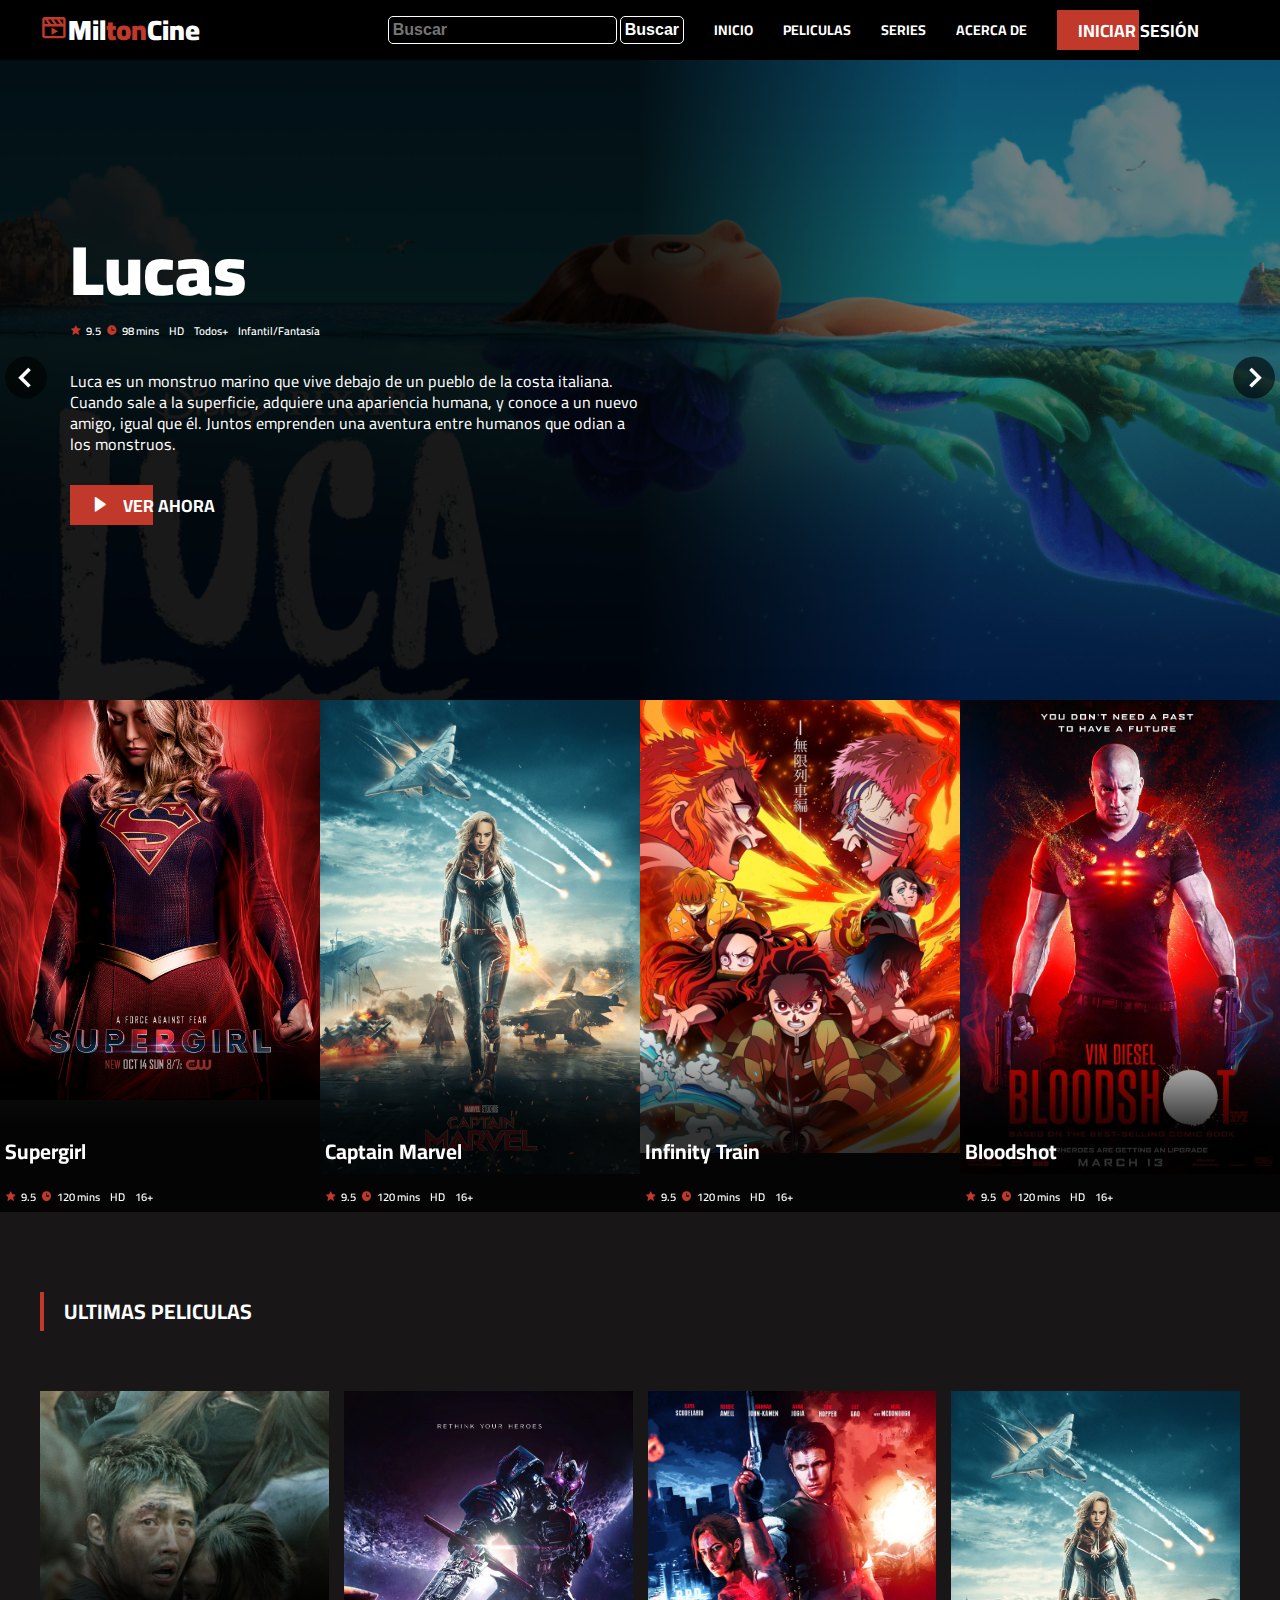
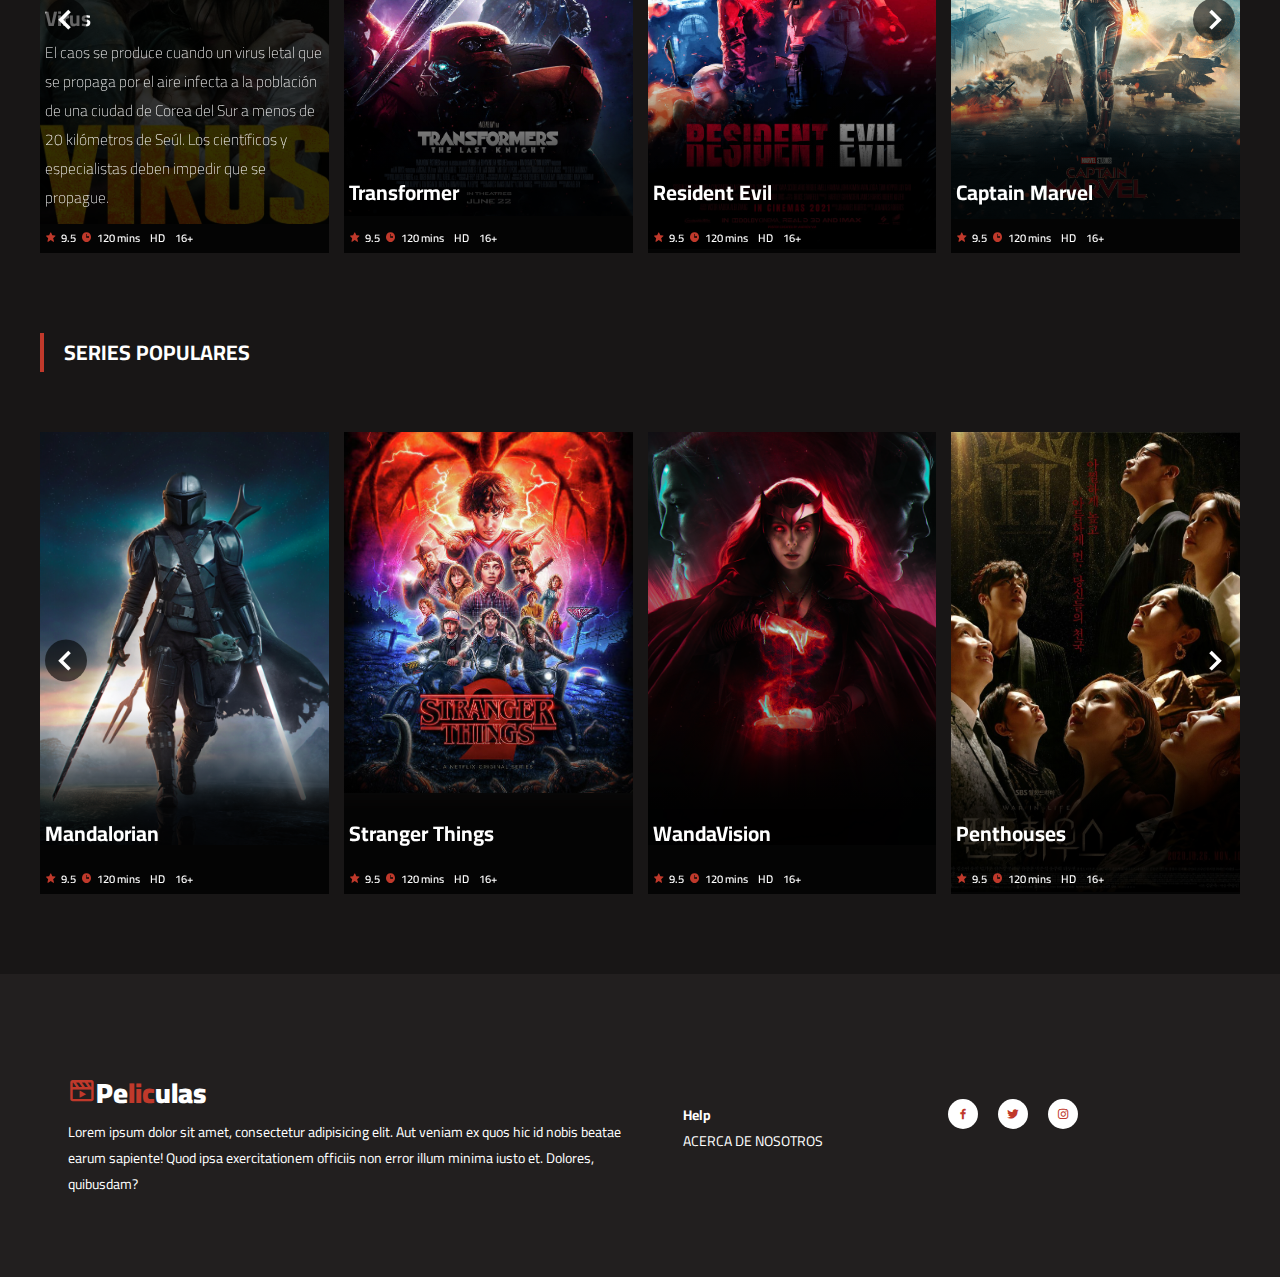
==== commit 9a06d0d3: "test2" ====
--- a/index.html
+++ b/index.html
@@ -66,12 +66,12 @@
             <div class="owl-carousel carousel-nav-center" id="hero-carousel">
                 <!-- PELICULA DEL SLIDE -->
                 <div class="hero-slide-item">
-                    <img src="./images/black-banner.png" alt="">
+                    <img src="./images/Disney/Lucas.png" alt="">
                     <div class="overlay"></div>
                     <div class="hero-slide-item-content">
                         <div class="item-content-wraper">
                             <div class="item-content-title top-down">
-                                Black Panther
+                                Lucas
                             </div>
                             <div class="movie-infos top-down delay-2">
                                 <div class="movie-info">
@@ -80,19 +80,23 @@
                                 </div>
                                 <div class="movie-info">
                                     <i class="bx bxs-time"></i>
-                                    <span>120 mins</span>
+                                    <span>98 mins</span>
                                 </div>
                                 <div class="movie-info">
                                     <span>HD</span>
                                 </div>
                                 <div class="movie-info">
-                                    <span>16+</span>
+                                    <span>Todos+</span>
+                                </div>
+                                <div class="movie-info">
+                                    <span>Infantil/Fantasía</span>
                                 </div>
                             </div>
                             <div class="item-content-description top-down delay-4">
-                                Lorem ipsum dolor sit amet consectetur adipisicing elit. Quas, possimus eius. Deserunt
-                                non odit, cum vero reprehenderit laudantium odio vitae autem quam, incidunt molestias
-                                ratione mollitia accusantium, facere ab suscipit.
+                                Luca es un monstruo marino que vive debajo de un pueblo de la costa italiana. 
+                                Cuando sale a la superficie, adquiere una apariencia humana, y conoce a un nuevo 
+                                amigo, igual que él. Juntos emprenden una aventura 
+                                entre humanos que odian a los monstruos.
                             </div>
                             <div class="item-action top-down delay-6">
                                 <a href="./verVideo.html" class="btn btn-hover">
@@ -372,7 +376,7 @@
             </div>
             <div class="movies-slide carousel-nav-center owl-carousel">
                 <!-- PELICULA -->
-                <a target="_blank" href="https://streamtape.com/e/rePRZ0L0gpTGJr/258145--7cb8963b-ab9f-47e6-b8a6-16839cb86dcf--vvzy--2260376-streamwish.mp4" class="movie-item">
+                <a rel="noreferrer nooperner" target="_blank" href="https://streamtape.com/e/rePRZ0L0gpTGJr" class="movie-item">
                     <img src="./images/movies/virus.jpg" alt="">
                     <div class="movie-item-content">
                         <div class="movie-item-title">
--- a/css/app.css
+++ b/css/app.css
@@ -576,7 +576,11 @@
 
 @media only screen and (max-width: 850px) {
     html {
-        font-size: 12px;
+        font-size: 13px;
+    }
+
+    .movie-item-des {
+        display: none;
     }
 
     .container {
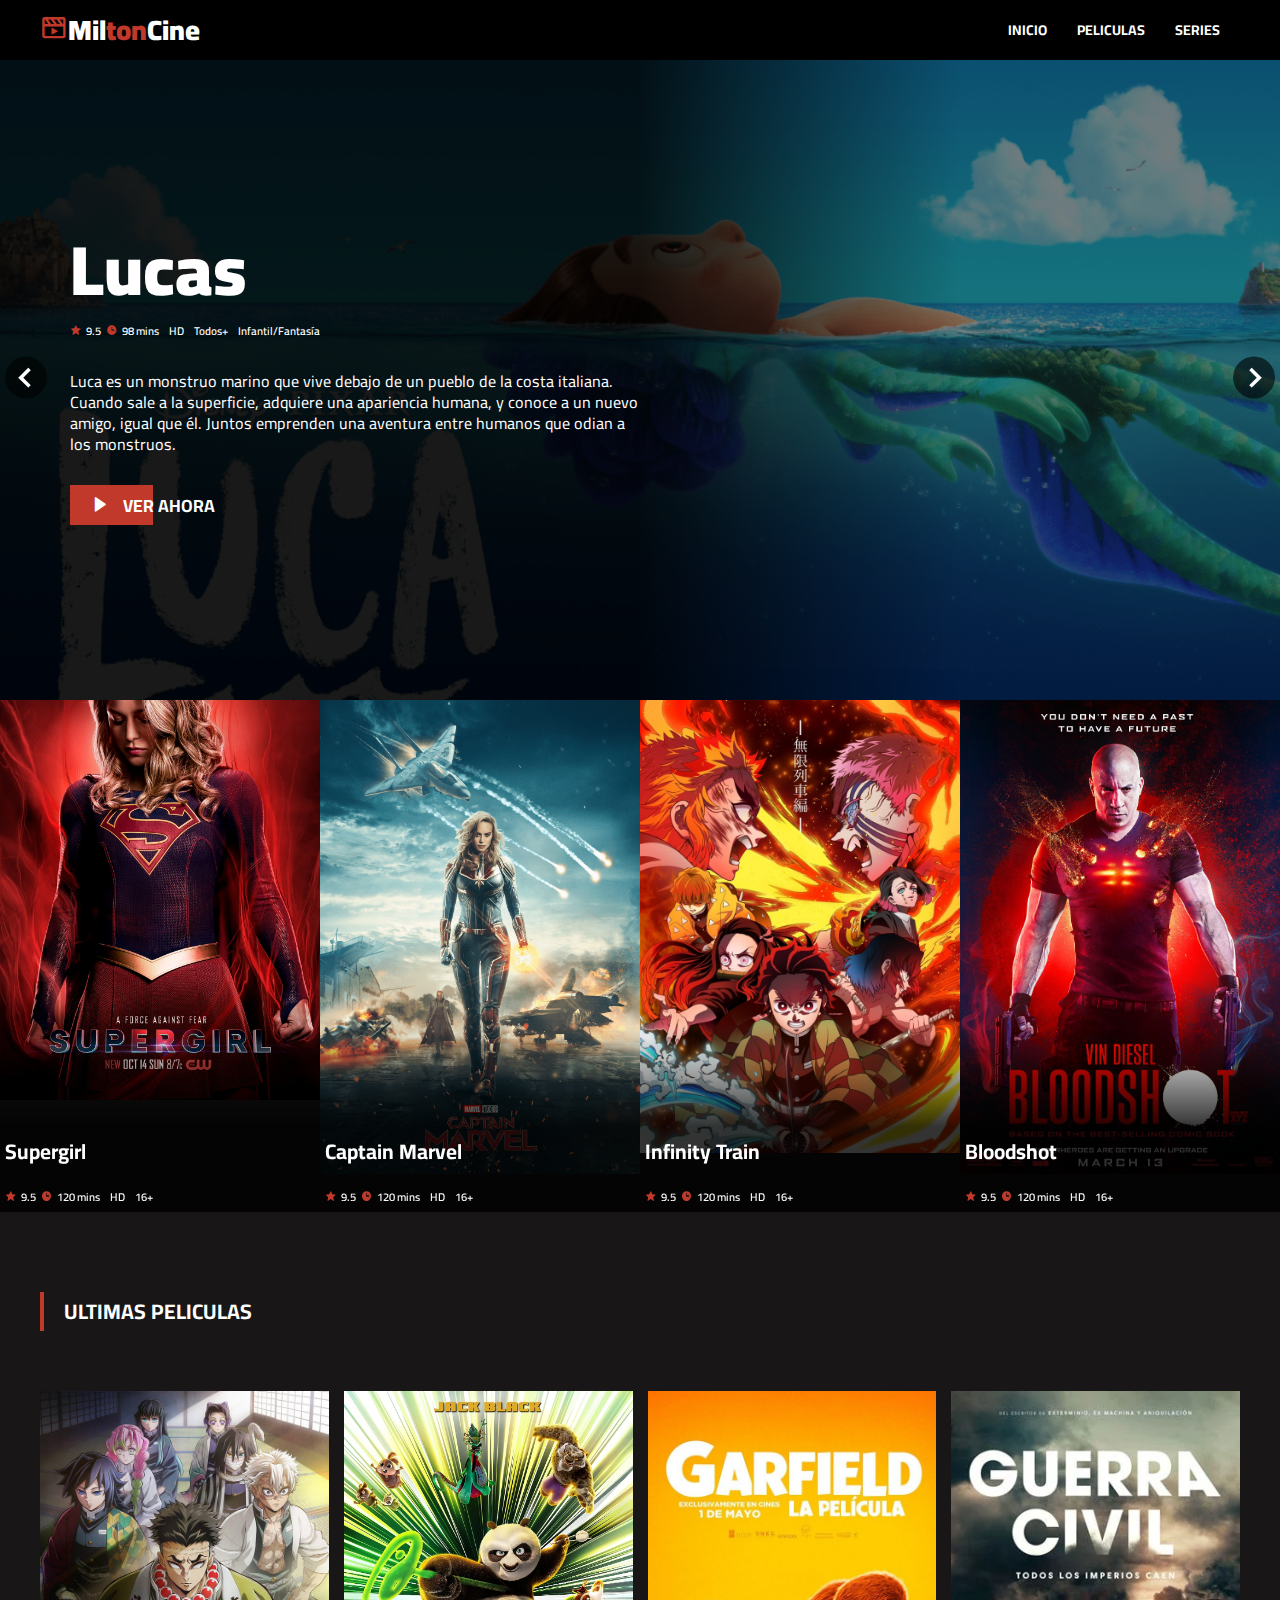
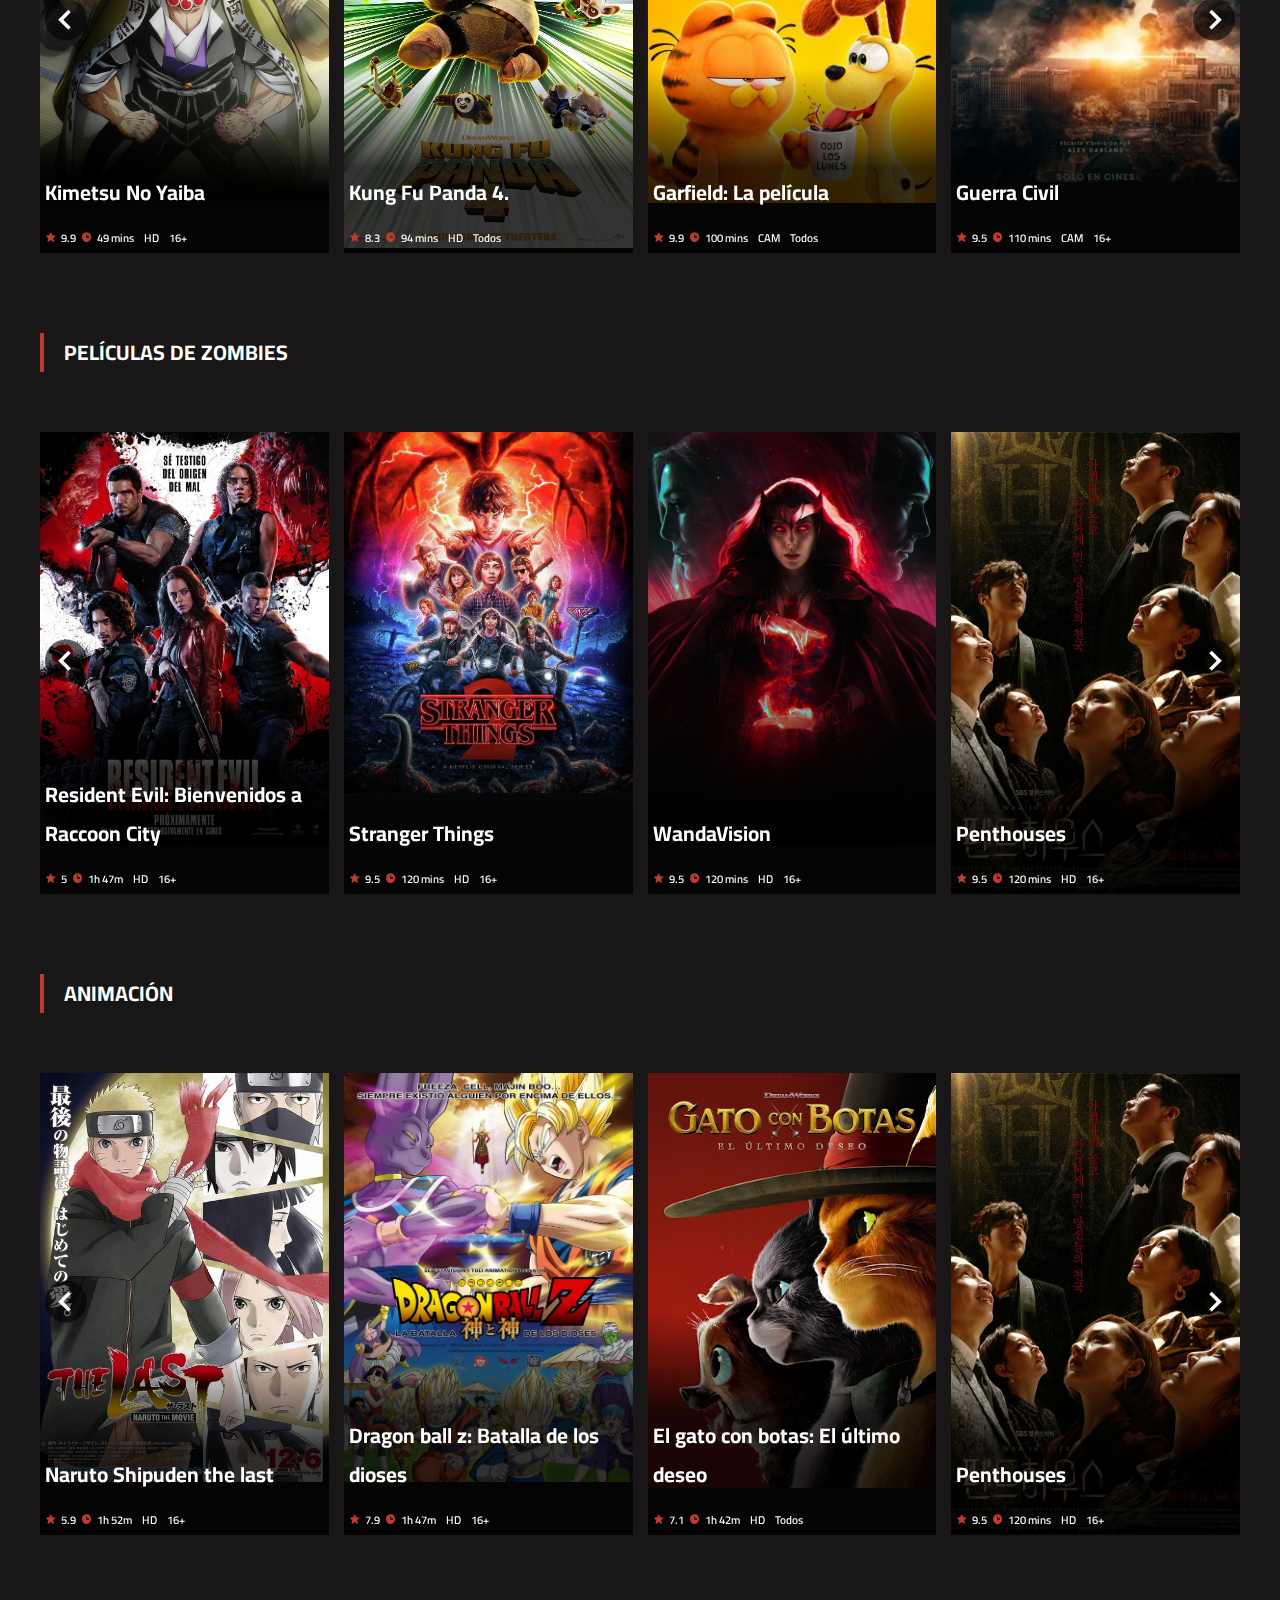
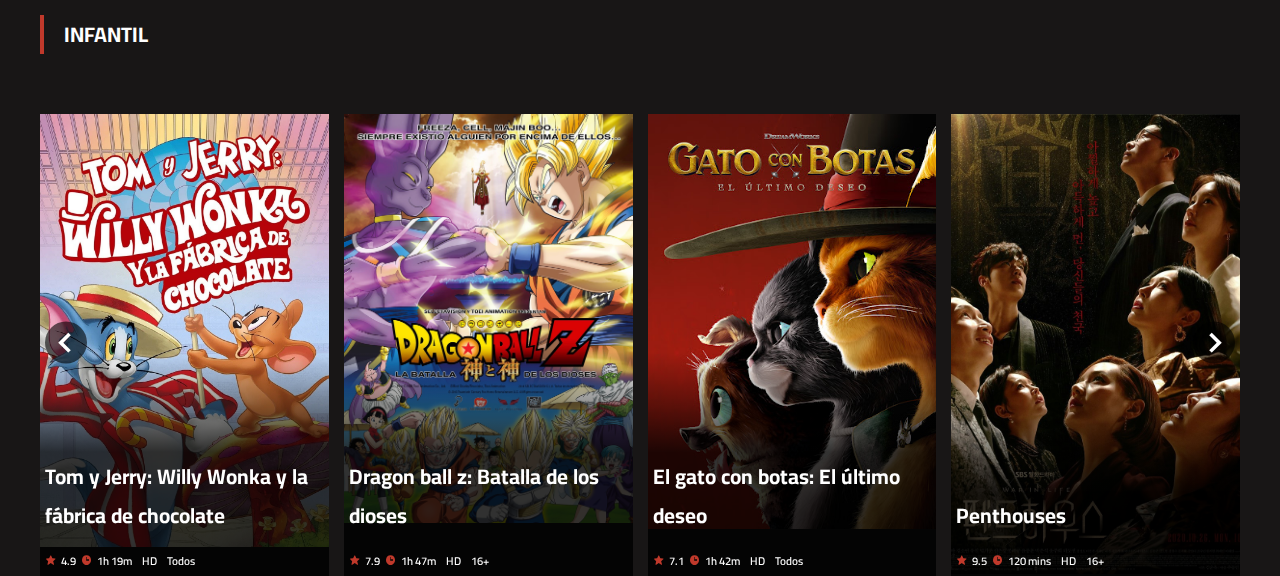
==== commit 8144607a: "Version" ====
--- a/index.html
+++ b/index.html
@@ -32,22 +32,11 @@
                 <a href="#" class="logo">
                     <i class='bx bx-movie-play bx-tada main-color'></i>Mil<span class="main-color">ton</span>Cine
                 </a>
+                
                 <ul class="nav-menu" id="nav-menu">
-                    <li>
-                        <form action="">
-                            <input type="text" name="text" id="" placeholder="Buscar">
-                            <input class="button" type="button" value="Buscar">
-                        </form>
-                    </li>
                     <li><a href="#">Inicio</a></li>
                     <li><a href="./Peliculas.html">Peliculas</a></li>
                     <li><a href="./series.html">Series</a></li>
-                    <li><a href="./acercaDe.html">Acerca de</a></li>
-                    <li>
-                        <a href="./main.html" class="btn btn-hover">
-                            <span>Iniciar Sesión</span>
-                        </a>
-                    </li>
                 </ul>
                 <!-- MENU PARA CELULAR -->
                 <div class="hamburger-menu" id="hamburger-menu">
@@ -251,7 +240,8 @@
                 </div>
                 <!-- FIN PELICULA -->
                 <!-- PELICULA -->
-                <div class="movie-item">
+                <!-- numoer de compilacion -->
+                <div class="movie-item"> 
                     <a href="./verVideo.html">
                     <img src="./images/cartoons/demon-slayer.jpg" alt="">
                     <div class="movie-item-content">
@@ -374,186 +364,184 @@
             <div class="section-header">
                 Ultimas Peliculas
             </div>
+            
             <div class="movies-slide carousel-nav-center owl-carousel">
-                <!-- PELICULA -->
-                <a rel="noreferrer nooperner" target="_blank" href="https://streamtape.com/e/rePRZ0L0gpTGJr" class="movie-item">
-                    <img src="./images/movies/virus.jpg" alt="">
-                    <div class="movie-item-content">
-                        <div class="movie-item-title">
-                            Virus
-                        </div>
-                        <div class="movie-item-des">
-                            El caos se produce cuando un virus letal que se propaga por el aire infecta a la población de una 
-                            ciudad de Corea del Sur a menos de 
-                            20 kilómetros de Seúl. Los científicos y especialistas deben impedir que se propague.
-                        </div>
-                        <div class="movie-infos">
-                            <div class="movie-info">
-                                <i class="bx bxs-star"></i>
-                                <span>9.5</span>
-                            </div>
-                            <div class="movie-info">
-                                <i class="bx bxs-time"></i>
-                                <span>120 mins</span>
-                            </div>
-                            <div class="movie-info">
-                                <span>HD</span>
-                            </div>
-                            <div class="movie-info">
-                                <span>16+</span>
-                            </div>
-                        </div>
-                    </div>
-                </a>
-                <!-- FIN PELICULA -->
-                <!-- PELICULA -->
-                <a href="./verVideo.html" class="movie-item">
-                    <img src="./images/movies/transformer.jpg" alt="">
-                    <div class="movie-item-content">
-                        <div class="movie-item-title">
-                            Transformer
-                        </div>
-                        <div class="movie-infos">
-                            <div class="movie-info">
-                                <i class="bx bxs-star"></i>
-                                <span>9.5</span>
-                            </div>
-                            <div class="movie-info">
-                                <i class="bx bxs-time"></i>
-                                <span>120 mins</span>
-                            </div>
-                            <div class="movie-info">
-                                <span>HD</span>
-                            </div>
-                            <div class="movie-info">
-                                <span>16+</span>
-                            </div>
-                        </div>
-                    </div>
-                </a>
-                <!-- FIN PELICULA -->
-                <!-- PELICULA -->
-                <a href="./verVideo.html" class="movie-item">
-                    <img src="./images/movies/resident-evil.jpg" alt="">
-                    <div class="movie-item-content">
-                        <div class="movie-item-title">
-                            Resident Evil
-                        </div>
-                        <div class="movie-infos">
-                            <div class="movie-info">
-                                <i class="bx bxs-star"></i>
-                                <span>9.5</span>
-                            </div>
-                            <div class="movie-info">
-                                <i class="bx bxs-time"></i>
-                                <span>120 mins</span>
-                            </div>
-                            <div class="movie-info">
-                                <span>HD</span>
-                            </div>
-                            <div class="movie-info">
-                                <span>16+</span>
-                            </div>
-                        </div>
-                    </div>
-                </a>
-                <!-- FIN PELICULA -->
-                <!-- PELICULA -->
-                <a href="./verVideo.html" class="movie-item">
-                    <img src="./images/movies/captain-marvel.png" alt="">
-                    <div class="movie-item-content">
-                        <div class="movie-item-title">
-                            Captain Marvel
-                        </div>
-                        <div class="movie-infos">
-                            <div class="movie-info">
-                                <i class="bx bxs-star"></i>
-                                <span>9.5</span>
-                            </div>
-                            <div class="movie-info">
-                                <i class="bx bxs-time"></i>
-                                <span>120 mins</span>
-                            </div>
-                            <div class="movie-info">
-                                <span>HD</span>
-                            </div>
-                            <div class="movie-info">
-                                <span>16+</span>
-                            </div>
-                        </div>
-                    </div>
-                </a>
-                <!-- FIN PELICULA -->
-                <!-- PELICULA -->
-                <a href="./verVideo.html" class="movie-item">
-                    <img src="./images/movies/hunter-killer.jpg" alt="">
-                    <div class="movie-item-content">
-                        <div class="movie-item-title">
-                            Hunter Killer
-                        </div>
-                        <div class="movie-infos">
-                            <div class="movie-info">
-                                <i class="bx bxs-star"></i>
-                                <span>9.5</span>
-                            </div>
-                            <div class="movie-info">
-                                <i class="bx bxs-time"></i>
-                                <span>120 mins</span>
-                            </div>
-                            <div class="movie-info">
-                                <span>HD</span>
-                            </div>
-                            <div class="movie-info">
-                                <span>16+</span>
-                            </div>
-                        </div>
-                    </div>
-                </a>
-                <!-- FIN PELICULA -->
-                <!-- PELICULA -->
-                <a href="./verVideo.html" class="movie-item">
-                    <img src="./images/cartoons/demon-slayer.jpg" alt="">
-                    <div class="movie-item-content">
-                        <div class="movie-item-title">
-                            Infinity Train
-                        </div>
-                        <div class="movie-infos">
-                            <div class="movie-info">
-                                <i class="bx bxs-star"></i>
-                                <span>9.5</span>
-                            </div>
-                            <div class="movie-info">
-                                <i class="bx bxs-time"></i>
-                                <span>120 mins</span>
-                            </div>
-                            <div class="movie-info">
-                                <span>HD</span>
-                            </div>
-                            <div class="movie-info">
-                                <span>16+</span>
-                            </div>
-                        </div>
-                    </div>
-                </a>
-                <!-- FIN PELICULA -->
-                <!-- PELICULA -->
-                <a href="./verVideo.html" class="movie-item">
-                    <img src="./images/movies/call.jpg" alt="">
-                    <div class="movie-item-content">
-                        <div class="movie-item-title">
-                            Call
-                        </div>
-                        <div class="movie-infos">
-                            <div class="movie-info">
-                                <i class="bx bxs-star"></i>
-                                <span>9.5</span>
-                            </div>
-                            <div class="movie-info">
-                                <i class="bx bxs-time"></i>
-                                <span>120 mins</span>
-                            </div>
-                            <div class="movie-info">
-                                <span>HD</span>
+                <!-- Demons slayer  -->
+                <a rel="noreferrer nooperner" target="_blank" href="https://streamtape.com/e/rePRZ0L0gpTGJr" class="movie-item p">
+                    <img src="./images/Anime/Kimetsu no yaiba/t4 c1.jpeg" alt="">
+                    <div class="movie-item-content">
+                        <div class="movie-item-title">
+                            <span class="">Kimetsu No Yaiba
+                        </div>
+                        <div class="movie-infos">
+                            <div class="movie-info">
+                                <i class="bx bxs-star"></i>
+                                <span>9.9</span>
+                            </div>
+                            <div class="movie-info">
+                                <i class="bx bxs-time"></i>
+                                <span>49 mins</span>
+                            </div>
+                            <div class="movie-info">
+                                <span>HD</span>
+                            </div>
+                            <div class="movie-info">
+                                <span>16+</span>
+                            </div>
+                        </div>
+                    </div>
+                </a>
+                <!-- Kung Fu Panda 4 -->
+                <!-- PELICULA -->
+                <a rel="noreferrer nooperner" target="_blank" href="https://streamtape.com/e/rePRZ0L0gpTGJr" class="movie-item p">
+                    <img src="./images/Netflix/Kung fu panda 4.jpg" alt="">
+                    <div class="movie-item-content">
+                        <div class="movie-item-title">
+                            <span class="">Kung Fu Panda 4.
+                        </div>
+                        <div class="movie-infos">
+                            <div class="movie-info">
+                                <i class="bx bxs-star"></i>
+                                <span>8.3</span>
+                            </div>
+                            <div class="movie-info">
+                                <i class="bx bxs-time"></i>
+                                <span>94 mins</span>
+                            </div>
+                            <div class="movie-info">
+                                <span>HD</span>
+                            </div>
+                            <div class="movie-info">
+                                <span>Todos</span>
+                            </div>
+                        </div>
+                    </div>
+                </a>
+                <!-- FIN PELICULA -->
+                <!-- Garfield la pelicula -->
+                <!-- PELICULA -->
+                <a href="./verVideo.html" class="movie-item p">
+                    <img src="./images/Animacion/Garfield- La pelicula.jpg" alt="">
+                    <div class="movie-item-content">
+                        <div class="movie-item-title">
+                            Garfield: La película
+                        </div>
+                        <div class="movie-infos">
+                            <div class="movie-info">
+                                <i class="bx bxs-star"></i>
+                                <span>9.9</span>
+                            </div>
+                            <div class="movie-info">
+                                <i class="bx bxs-time"></i>
+                                <span>100 mins</span>
+                            </div>
+                            <div class="movie-info">
+                                <span>CAM</span>
+                            </div>
+                            <div class="movie-info">
+                                <span>Todos</span>
+                            </div>
+                        </div>
+                    </div>
+                </a>
+                <!-- FIN PELICULA -->
+                <!-- el nuevo imperio -->
+                <!-- PELICULA -->
+                <!-- <a href="./verVideo.html" class="movie-item p">
+                    <img src="./images/movies/Godzilla y Kong El nuevo imperio.jpg" alt="">
+                    <div class="movie-item-content">
+                        <div class="movie-item-title">
+                            King Kong x Godzila
+                        </div>
+                        <div class="movie-infos">
+                            <div class="movie-info">
+                                <i class="bx bxs-star"></i>
+                                <span>7.7</span>
+                            </div>
+                            <div class="movie-info">
+                                <i class="bx bxs-time"></i>
+                                <span>120 mins</span>
+                            </div>
+                            <div class="movie-info">
+                                <span>HD</span>
+                            </div>
+                            <div class="movie-info">
+                                <span>16+</span>
+                            </div>
+                        </div>
+                    </div>
+                </a> -->
+                <!-- FIN PELICULA -->
+                <!-- PELICULA -->
+                <a href="./verVideo.html" class="movie-item p">
+                    <img src="./images/movies/Guerra Civil.webp" alt="">
+                    <div class="movie-item-content">
+                        <div class="movie-item-title">
+                            Guerra Civil
+                        </div>
+                        <div class="movie-infos">
+                            <div class="movie-info">
+                                <i class="bx bxs-star"></i>
+                                <span>9.5</span>
+                            </div>
+                            <div class="movie-info">
+                                <i class="bx bxs-time"></i>
+                                <span>110 mins</span>
+                            </div>
+                            <div class="movie-info">
+                                <span>CAM</span>
+                            </div>
+                            <div class="movie-info">
+                                <span>16+</span>
+                            </div>
+                        </div>
+                    </div>
+                </a>
+                <!-- FIN PELICULA -->
+                <!-- PELICULA -->
+                <a href="./verVideo.html" class="movie-item p">
+                    <img src="./images/Animacion/Spy X Family Codigo Blanco.webp" alt="">
+                    <div class="movie-item-content">
+                        <div class="movie-item-title">
+                            Spy X Family Codigo Blanco
+                        </div>
+                        <div class="movie-infos">
+                            <div class="movie-info">
+                                <i class="bx bxs-star"></i>
+                                <span>8.6</span>
+                            </div>
+                            <div class="movie-info">
+                                <i class="bx bxs-time"></i>
+                                <span>120 mins</span>
+                            </div>
+                            <div class="movie-info">
+                                <span>CAM</span>
+                            </div>
+                            <div class="movie-info">
+                                <span>Todos</span>
+                            </div>
+                        </div>
+                    </div>
+                </a>
+                <!-- FIN PELICULA -->
+                <!-- PELICULA -->
+                <a href="./verVideo.html" class="movie-item p">
+                    <img src="./images/movies/Planeta de los simios 2024.jpeg" alt="">
+                    <div class="movie-item-content">
+                        <div class="movie-item-title">
+                            Planeta de los simios 4
+                        </div>
+                        <div class="movie-infos">
+                            <div class="movie-info">
+                                <i class="bx bxs-star"></i>
+                                <span>7.4</span>
+                            </div>
+                            <div class="movie-info">
+                                <i class="bx bxs-time"></i>
+                                <span>145 mins</span>
+                            </div>
+                            <div class="movie-info">
+                                <span>CAM</span>
                             </div>
                             <div class="movie-info">
                                 <span>16+</span>
@@ -567,28 +555,28 @@
     </div>
     <!-- FIN ULTIMAS PELICULAS -->
 
-    <!-- SERIES POPULARES -->
+    <!-- Peliculas de zombies -->
     <div class="section">
         <div class="container">
             <div class="section-header">
-                Series populares
+                Películas de zombies
             </div>
             <div class="movies-slide carousel-nav-center owl-carousel">
                 <!-- PELICULA -->
                 <a href="./verVideo.html" class="movie-item">
-                    <img src="./images/series/mandalorian.jpg" alt="">
-                    <div class="movie-item-content">
-                        <div class="movie-item-title">
-                            Mandalorian
-                        </div>
-                        <div class="movie-infos">
-                            <div class="movie-info">
-                                <i class="bx bxs-star"></i>
-                                <span>9.5</span>
-                            </div>
-                            <div class="movie-info">
-                                <i class="bx bxs-time"></i>
-                                <span>120 mins</span>
+                    <img src="./images/zombies/Resident_Evil_Bienvenidos_a_Raccoon_City.jpg" alt="">
+                    <div class="movie-item-content">
+                        <div class="movie-item-title">
+                            Resident Evil: Bienvenidos a Raccoon City 
+                        </div>
+                        <div class="movie-infos">
+                            <div class="movie-info">
+                                <i class="bx bxs-star"></i>
+                                <span>5</span>
+                            </div>
+                            <div class="movie-info">
+                                <i class="bx bxs-time"></i>
+                                <span>1h 47m</span>
                             </div>
                             <div class="movie-info">
                                 <span>HD</span>
@@ -759,49 +747,393 @@
             </div>
         </div>
     </div>
-    <!-- FIN ULLTIMAS SERIES -->
-
-    <!-- FOOTER SECTION -->
-    <footer class="section">
+    <!-- FIN peliculas de zombies -->
+    <!-- Animacion -->
+    <div class="section">
         <div class="container">
-            <div class="row">
-                <div class="col-4 col-md-6 col-sm-12">
-                    <div class="content">
-                        <a href="#" class="logo">
-                            <i class='bx bx-movie-play bx-tada main-color'></i>Pe<span class="main-color">lic</span>ulas
-                        </a>
-                        <p>
-                            Lorem ipsum dolor sit amet, consectetur adipisicing elit. Aut veniam ex quos hic id nobis beatae earum sapiente! Quod ipsa exercitationem officiis non error illum minima iusto et. Dolores, quibusdam?
-                        </p>
-                    </div>
-                </div>
-                <div class="col-8 col-md-6 col-sm-12">
-                    <div class="row">
-                        <div class="col-3 col-md-6 col-sm-6">
-                            <div class="content">
-                                <p><b>Help</b></p>
-                                <ul class="footer-menu">
-                                    <li><a href="/acercaDe.html">ACERCA DE NOSOTROS</a></li>
-                                </ul>
-                            </div>
-                        </div>
-                        <div class="social-list">
-                            <a href="#" class="social-item">
-                                <i class="bx bxl-facebook"></i>
-                            </a>
-                            <a href="#" class="social-item">
-                                <i class="bx bxl-twitter"></i>
-                            </a>
-                            <a href="#" class="social-item">
-                                <i class="bx bxl-instagram"></i>
-                            </a>
-                        </div>
-                    </div>
-                </div>
+            <div class="section-header">
+                Animación
+            </div>
+            <div class="movies-slide carousel-nav-center owl-carousel">
+                <!-- PELICULA -->
+                <a href="./verVideo.html" class="movie-item">
+                    <img src="./images/Animacion/Naruto shipuden the last.webp" alt="">
+                    <div class="movie-item-content">
+                        <div class="movie-item-title">
+                            Naruto Shipuden the last 
+                        </div>
+                        <div class="movie-infos">
+                            <div class="movie-info">
+                                <i class="bx bxs-star"></i>
+                                <span>5.9</span>
+                            </div>
+                            <div class="movie-info">
+                                <i class="bx bxs-time"></i>
+                                <span>1h 52m</span>
+                            </div>
+                            <div class="movie-info">
+                                <span>HD</span>
+                            </div>
+                            <div class="movie-info">
+                                <span>16+</span>
+                            </div>
+                        </div>
+                    </div>
+                </a>
+                <!-- FIN PELICULA -->
+                <!-- PELICULA -->
+                <a href="./verVideo.html" class="movie-item">
+                    <img src="./images/Animacion/Dragon ball z batalla de los dioses.webp" alt="">
+                    <div class="movie-item-content">
+                        <div class="movie-item-title">
+                            Dragon ball z: Batalla de los dioses
+                        </div>
+                        <div class="movie-infos">
+                            <div class="movie-info">
+                                <i class="bx bxs-star"></i>
+                                <span>7.9</span>
+                            </div>
+                            <div class="movie-info">
+                                <i class="bx bxs-time"></i>
+                                <span>1h 47m</span>
+                            </div>
+                            <div class="movie-info">
+                                <span>HD</span>
+                            </div>
+                            <div class="movie-info">
+                                <span>16+</span>
+                            </div>
+                        </div>
+                    </div>
+                </a>
+                <!-- FIN PELICULA -->
+                <!-- PELICULA -->
+                <a href="./verVideo.html" class="movie-item">
+                    <img src="./images/Animacion/El gato con botas el ultimo deseo.jpg" alt="">
+                    <div class="movie-item-content">
+                        <div class="movie-item-title">
+                            El gato con botas: El último deseo
+                        </div>
+                        <div class="movie-infos">
+                            <div class="movie-info">
+                                <i class="bx bxs-star"></i>
+                                <span>7.1</span>
+                            </div>
+                            <div class="movie-info">
+                                <i class="bx bxs-time"></i>
+                                <span>1h 42m</span>
+                            </div>
+                            <div class="movie-info">
+                                <span>HD</span>
+                            </div>
+                            <div class="movie-info">
+                                <span>Todos</span>
+                            </div>
+                        </div>
+                    </div>
+                </a>
+                <!-- FIN PELICULA -->
+                <!-- PELICULA -->
+                <a href="./verVideo.html" class="movie-item">
+                    <img src="./images/series/penthouses.jpg" alt="">
+                    <div class="movie-item-content">
+                        <div class="movie-item-title">
+                            Penthouses
+                        </div>
+                        <div class="movie-infos">
+                            <div class="movie-info">
+                                <i class="bx bxs-star"></i>
+                                <span>9.5</span>
+                            </div>
+                            <div class="movie-info">
+                                <i class="bx bxs-time"></i>
+                                <span>120 mins</span>
+                            </div>
+                            <div class="movie-info">
+                                <span>HD</span>
+                            </div>
+                            <div class="movie-info">
+                                <span>16+</span>
+                            </div>
+                        </div>
+                    </div>
+                </a>
+                <!-- FIN PELICULA -->
+                <!-- PELICULA -->
+                <a href="./verVideo.html" class="movie-item">
+                    <img src="./images/series/star-trek.jpg" alt="">
+                    <div class="movie-item-content">
+                        <div class="movie-item-title">
+                            Star Trek
+                        </div>
+                        <div class="movie-infos">
+                            <div class="movie-info">
+                                <i class="bx bxs-star"></i>
+                                <span>9.5</span>
+                            </div>
+                            <div class="movie-info">
+                                <i class="bx bxs-time"></i>
+                                <span>120 mins</span>
+                            </div>
+                            <div class="movie-info">
+                                <span>HD</span>
+                            </div>
+                            <div class="movie-info">
+                                <span>16+</span>
+                            </div>
+                        </div>
+                    </div>
+                </a>
+                <!-- FIN PELICULA -->
+                <!-- PELICULA -->
+                <a href="./verVideo.html" class="movie-item">
+                    <img src="./images/cartoons/demon-slayer.jpg" alt="">
+                    <div class="movie-item-content">
+                        <div class="movie-item-title">
+                            Infinity Train
+                        </div>
+                        <div class="movie-infos">
+                            <div class="movie-info">
+                                <i class="bx bxs-star"></i>
+                                <span>9.5</span>
+                            </div>
+                            <div class="movie-info">
+                                <i class="bx bxs-time"></i>
+                                <span>120 mins</span>
+                            </div>
+                            <div class="movie-info">
+                                <span>HD</span>
+                            </div>
+                            <div class="movie-info">
+                                <span>16+</span>
+                            </div>
+                        </div>
+                    </div>
+                </a>
+                <!-- FIN PELICULA -->
+                <!-- PELICULA -->
+                <a href="./verVideo.html" class="movie-item">
+                    <img src="./images/cartoons/dragon.jpg" alt="">
+                    <div class="movie-item-content">
+                        <div class="movie-item-title">
+                            Dragon Ball Super
+                        </div>
+                        <div class="movie-infos">
+                            <div class="movie-info">
+                                <i class="bx bxs-star"></i>
+                                <span>9.5</span>
+                            </div>
+                            <div class="movie-info">
+                                <i class="bx bxs-time"></i>
+                                <span>120 mins</span>
+                            </div>
+                            <div class="movie-info">
+                                <span>HD</span>
+                            </div>
+                            <div class="movie-info">
+                                <span>16+</span>
+                            </div>
+                        </div>
+                    </div>
+                </a>
+                <!-- FIN PELICULA -->
             </div>
         </div>
-    </footer>
-    <!-- FIN FOOTER SECTION -->
+    </div>
+    <!-- FIN animacion -->
+    <!-- Infantil -->
+    <div class="section">
+        <div class="container">
+            <div class="section-header">
+                Infantil
+            </div>
+            <div class="movies-slide carousel-nav-center owl-carousel">
+                <!-- PELICULA -->
+                <a href="./verVideo.html" class="movie-item">
+                    <img src="./images/Infantil/Willy_wonka tom jerry.webp" alt="">
+                    <div class="movie-item-content">
+                        <div class="movie-item-title">
+                            Tom y Jerry: Willy Wonka y la fábrica de chocolate 
+                        </div>
+                        <div class="movie-infos">
+                            <div class="movie-info">
+                                <i class="bx bxs-star"></i>
+                                <span>4.9</span>
+                            </div>
+                            <div class="movie-info">
+                                <i class="bx bxs-time"></i>
+                                <span>1h 19m</span>
+                            </div>
+                            <div class="movie-info">
+                                <span>HD</span>
+                            </div>
+                            <div class="movie-info">
+                                <span>Todos</span>
+                            </div>
+                        </div>
+                    </div>
+                </a>
+                <!-- FIN PELICULA -->
+                <!-- PELICULA -->
+                <a href="./verVideo.html" class="movie-item">
+                    <img src="./images/Animacion/Dragon ball z batalla de los dioses.webp" alt="">
+                    <div class="movie-item-content">
+                        <div class="movie-item-title">
+                            Dragon ball z: Batalla de los dioses
+                        </div>
+                        <div class="movie-infos">
+                            <div class="movie-info">
+                                <i class="bx bxs-star"></i>
+                                <span>7.9</span>
+                            </div>
+                            <div class="movie-info">
+                                <i class="bx bxs-time"></i>
+                                <span>1h 47m</span>
+                            </div>
+                            <div class="movie-info">
+                                <span>HD</span>
+                            </div>
+                            <div class="movie-info">
+                                <span>16+</span>
+                            </div>
+                        </div>
+                    </div>
+                </a>
+                <!-- FIN PELICULA -->
+                <!-- PELICULA -->
+                <a href="./verVideo.html" class="movie-item">
+                    <img src="./images/Animacion/El gato con botas el ultimo deseo.jpg" alt="">
+                    <div class="movie-item-content">
+                        <div class="movie-item-title">
+                            El gato con botas: El último deseo
+                        </div>
+                        <div class="movie-infos">
+                            <div class="movie-info">
+                                <i class="bx bxs-star"></i>
+                                <span>7.1</span>
+                            </div>
+                            <div class="movie-info">
+                                <i class="bx bxs-time"></i>
+                                <span>1h 42m</span>
+                            </div>
+                            <div class="movie-info">
+                                <span>HD</span>
+                            </div>
+                            <div class="movie-info">
+                                <span>Todos</span>
+                            </div>
+                        </div>
+                    </div>
+                </a>
+                <!-- FIN PELICULA -->
+                <!-- PELICULA -->
+                <a href="./verVideo.html" class="movie-item">
+                    <img src="./images/series/penthouses.jpg" alt="">
+                    <div class="movie-item-content">
+                        <div class="movie-item-title">
+                            Penthouses
+                        </div>
+                        <div class="movie-infos">
+                            <div class="movie-info">
+                                <i class="bx bxs-star"></i>
+                                <span>9.5</span>
+                            </div>
+                            <div class="movie-info">
+                                <i class="bx bxs-time"></i>
+                                <span>120 mins</span>
+                            </div>
+                            <div class="movie-info">
+                                <span>HD</span>
+                            </div>
+                            <div class="movie-info">
+                                <span>16+</span>
+                            </div>
+                        </div>
+                    </div>
+                </a>
+                <!-- FIN PELICULA -->
+                <!-- PELICULA -->
+                <a href="./verVideo.html" class="movie-item">
+                    <img src="./images/series/star-trek.jpg" alt="">
+                    <div class="movie-item-content">
+                        <div class="movie-item-title">
+                            Star Trek
+                        </div>
+                        <div class="movie-infos">
+                            <div class="movie-info">
+                                <i class="bx bxs-star"></i>
+                                <span>9.5</span>
+                            </div>
+                            <div class="movie-info">
+                                <i class="bx bxs-time"></i>
+                                <span>120 mins</span>
+                            </div>
+                            <div class="movie-info">
+                                <span>HD</span>
+                            </div>
+                            <div class="movie-info">
+                                <span>16+</span>
+                            </div>
+                        </div>
+                    </div>
+                </a>
+                <!-- FIN PELICULA -->
+                <!-- PELICULA -->
+                <a href="./verVideo.html" class="movie-item">
+                    <img src="./images/cartoons/demon-slayer.jpg" alt="">
+                    <div class="movie-item-content">
+                        <div class="movie-item-title">
+                            Infinity Train
+                        </div>
+                        <div class="movie-infos">
+                            <div class="movie-info">
+                                <i class="bx bxs-star"></i>
+                                <span>9.5</span>
+                            </div>
+                            <div class="movie-info">
+                                <i class="bx bxs-time"></i>
+                                <span>120 mins</span>
+                            </div>
+                            <div class="movie-info">
+                                <span>HD</span>
+                            </div>
+                            <div class="movie-info">
+                                <span>16+</span>
+                            </div>
+                        </div>
+                    </div>
+                </a>
+                <!-- FIN PELICULA -->
+                <!-- PELICULA -->
+                <a href="./verVideo.html" class="movie-item">
+                    <img src="./images/cartoons/dragon.jpg" alt="">
+                    <div class="movie-item-content">
+                        <div class="movie-item-title">
+                            Dragon Ball Super
+                        </div>
+                        <div class="movie-infos">
+                            <div class="movie-info">
+                                <i class="bx bxs-star"></i>
+                                <span>9.5</span>
+                            </div>
+                            <div class="movie-info">
+                                <i class="bx bxs-time"></i>
+                                <span>120 mins</span>
+                            </div>
+                            <div class="movie-info">
+                                <span>HD</span>
+                            </div>
+                            <div class="movie-info">
+                                <span>16+</span>
+                            </div>
+                        </div>
+                    </div>
+                </a>
+                <!-- FIN PELICULA -->
+            </div>
+        </div>
+    </div>
+    <!-- FIN animacion -->
     <!-- SCRIPT -->
     <!-- JQUERY -->
     <script src="https://code.jquery.com/jquery-3.6.0.min.js"
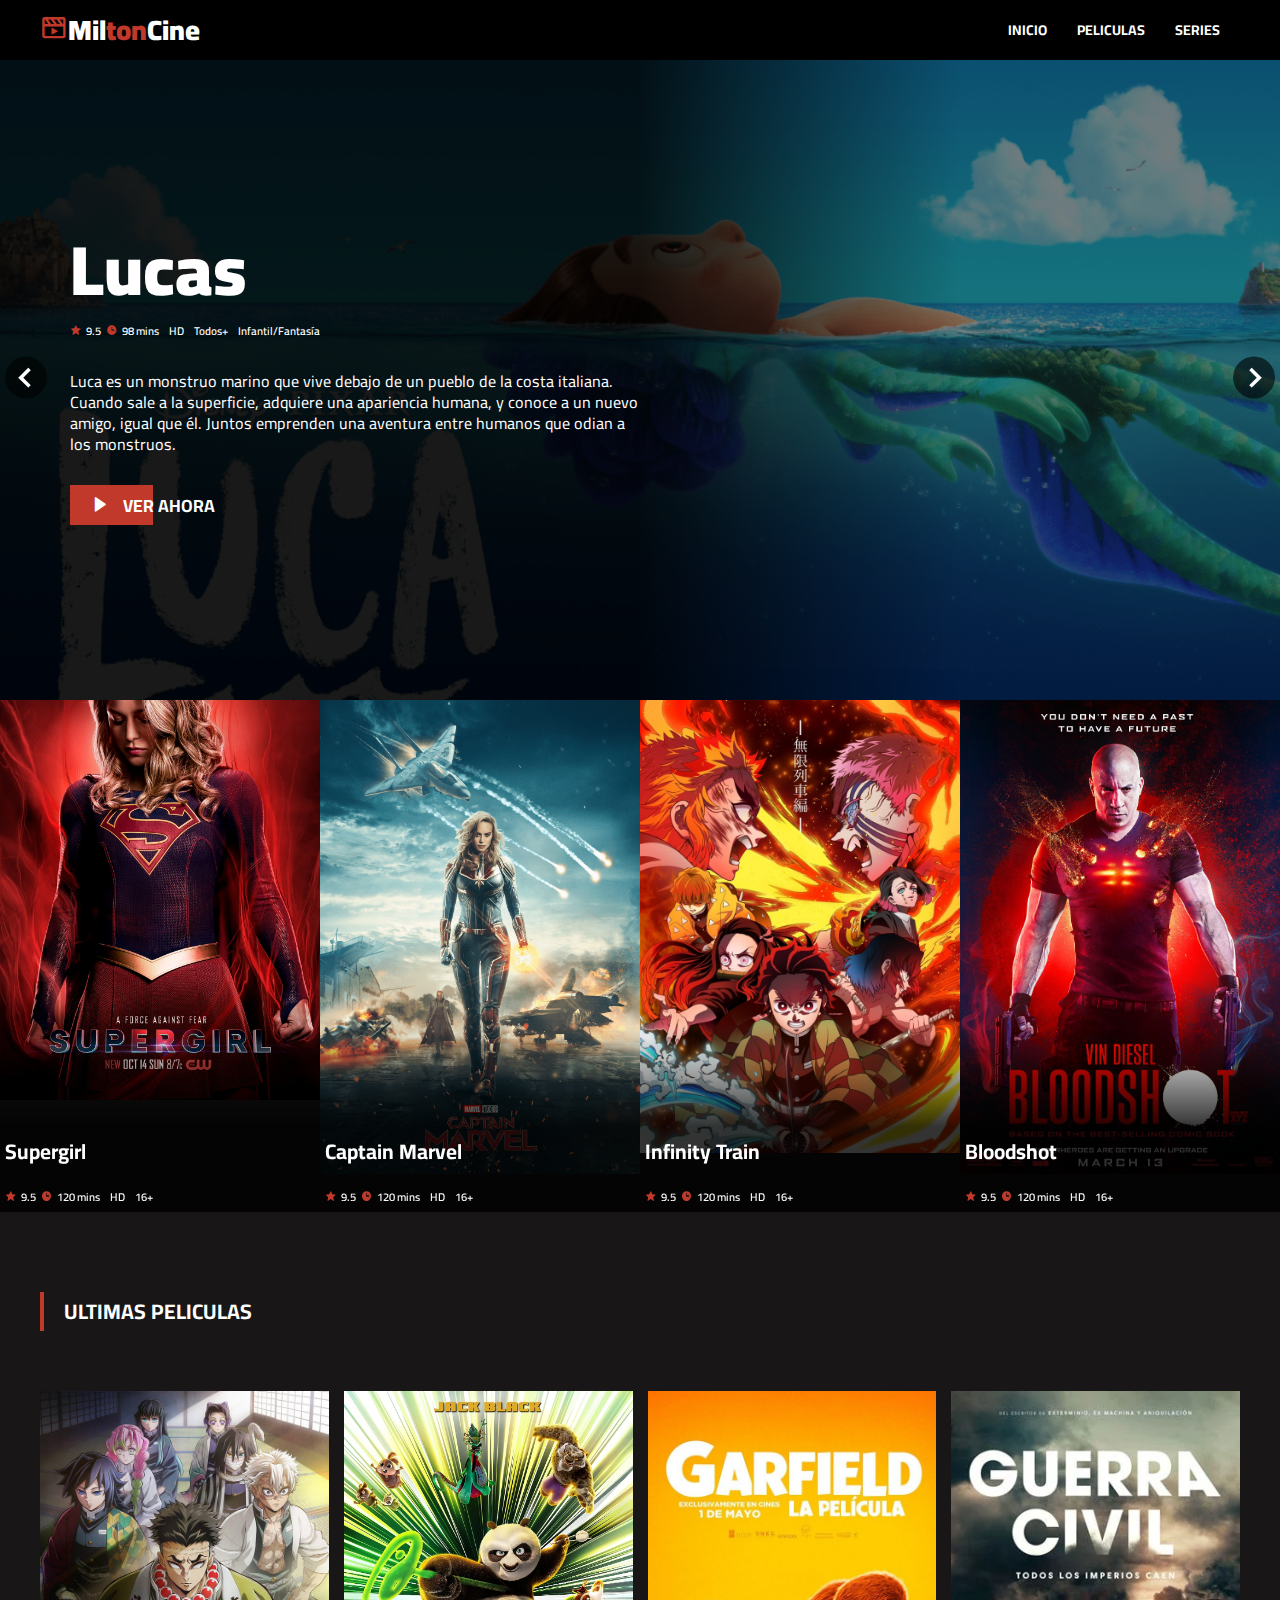
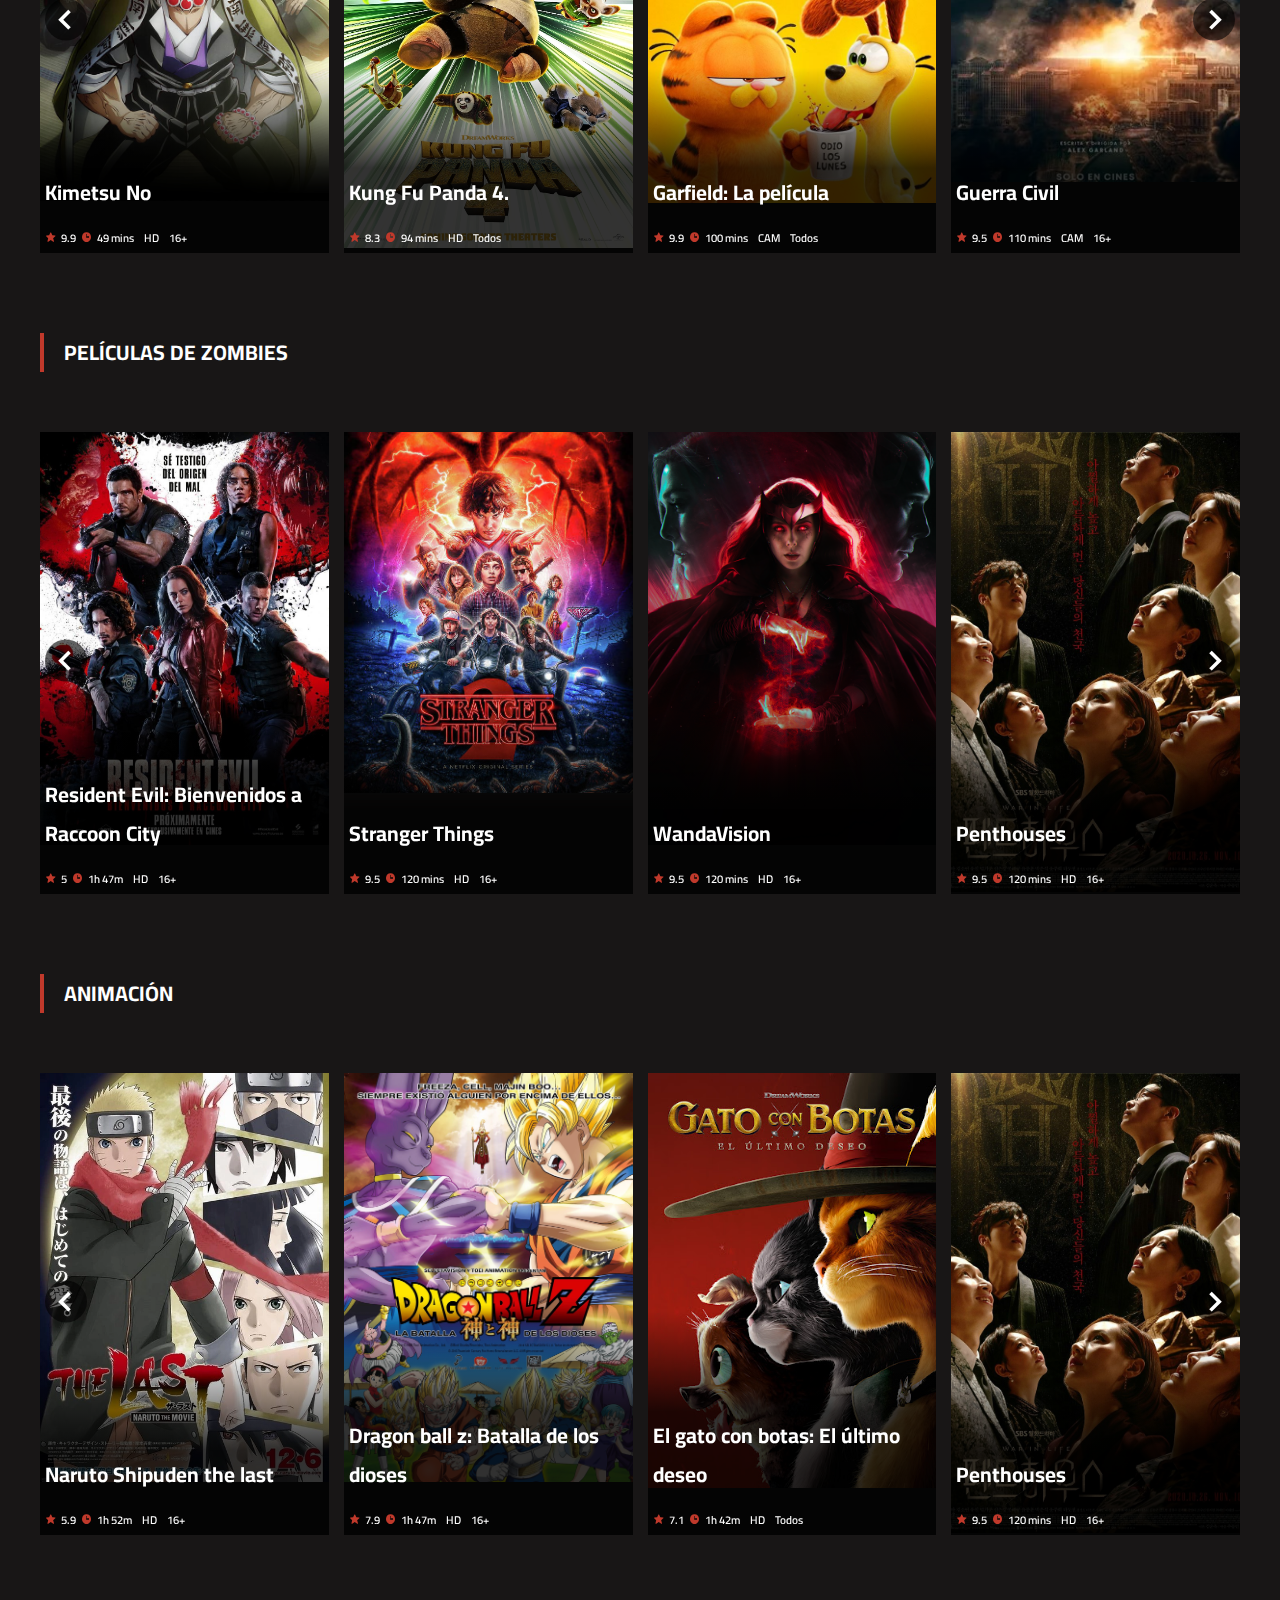
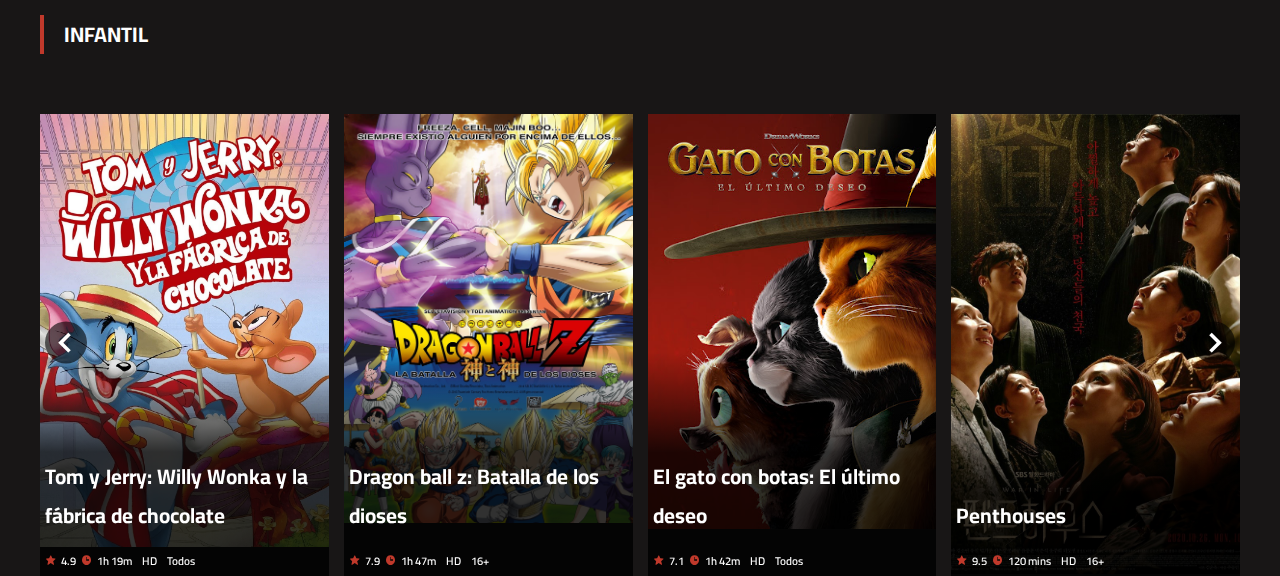
==== commit 3fa28fb2: "Update index.html" ====
--- a/index.html
+++ b/index.html
@@ -367,11 +367,11 @@
             
             <div class="movies-slide carousel-nav-center owl-carousel">
                 <!-- Demons slayer  -->
-                <a rel="noreferrer nooperner" target="_blank" href="https://streamtape.com/e/rePRZ0L0gpTGJr" class="movie-item p">
+                <a rel="noreferrer nooperner" target="_blank" href="https://vidhidevip.com/file/jovijif5kpkc" class="movie-item p">
                     <img src="./images/Anime/Kimetsu no yaiba/t4 c1.jpeg" alt="">
                     <div class="movie-item-content">
                         <div class="movie-item-title">
-                            <span class="">Kimetsu No Yaiba
+                            <span class="">Kimetsu No
                         </div>
                         <div class="movie-infos">
                             <div class="movie-info">
@@ -1147,4 +1147,4 @@
 
 </body>
 
-</html>+</html>
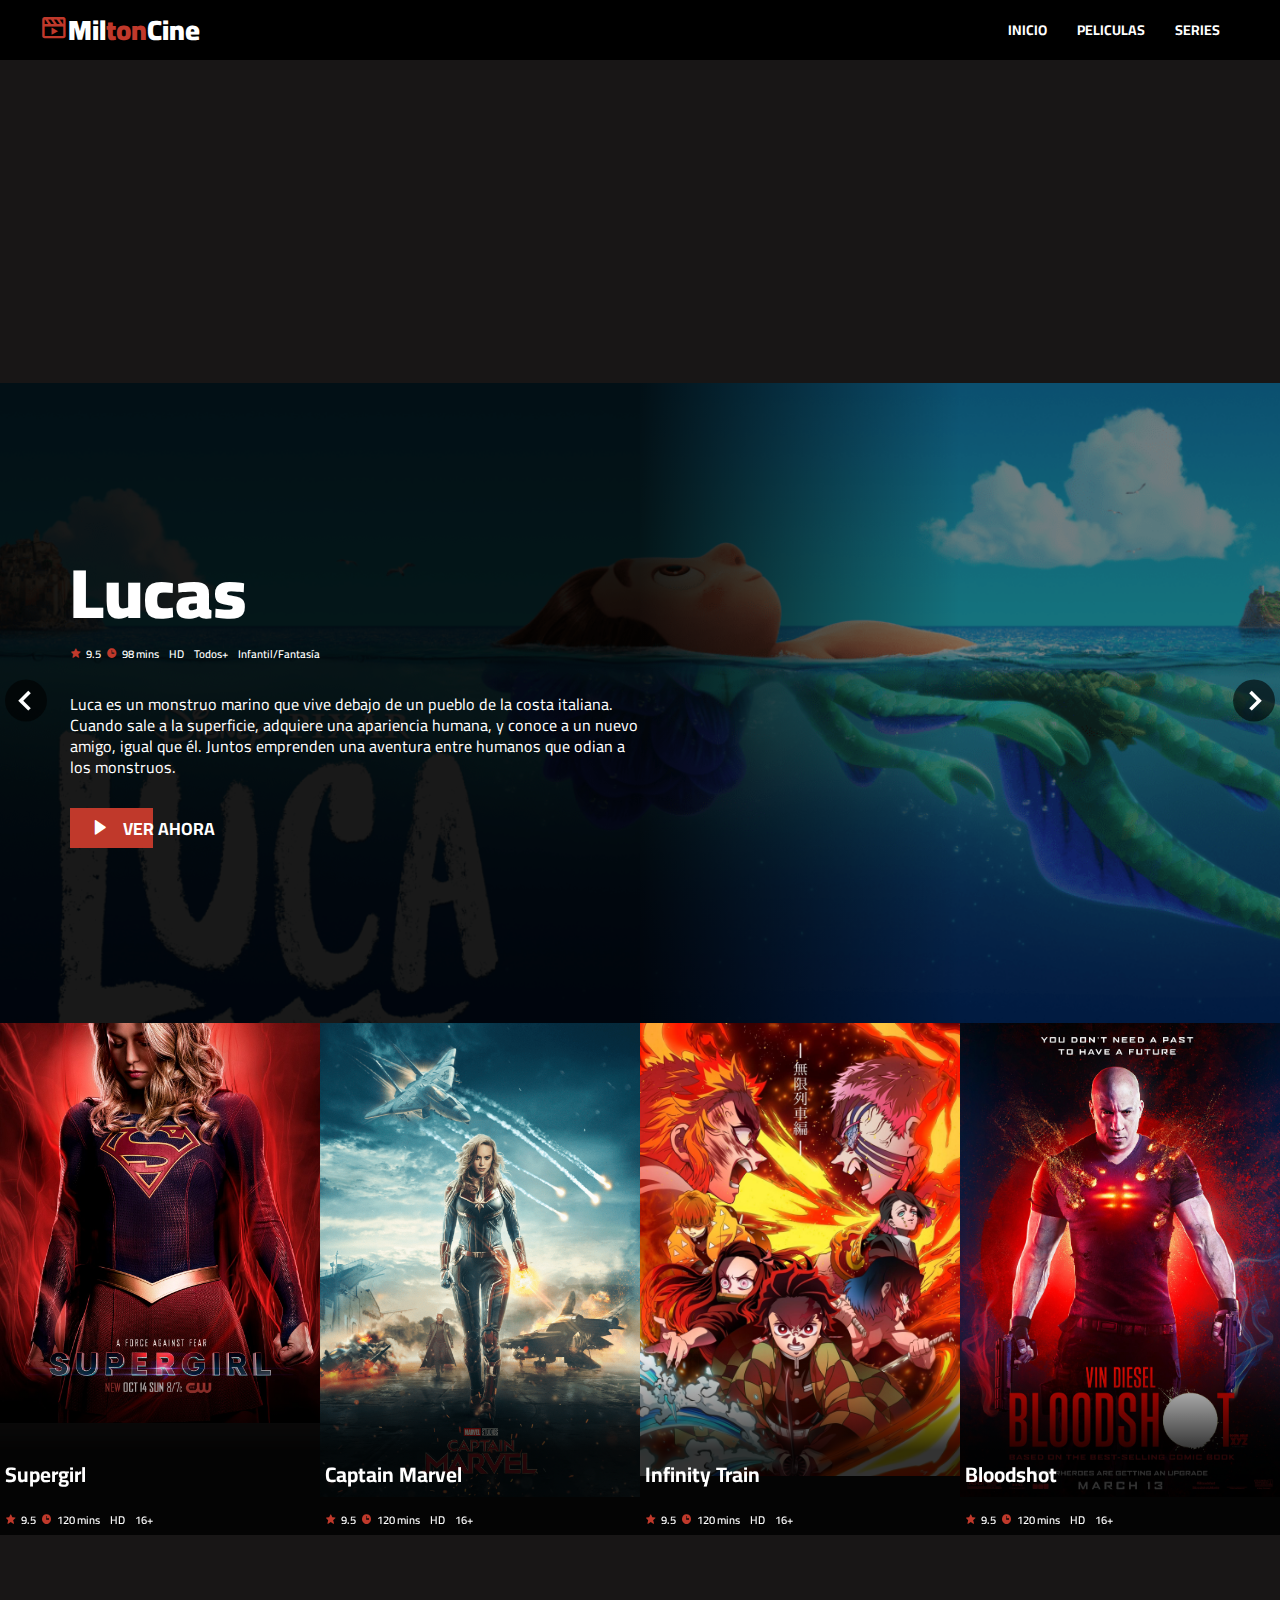
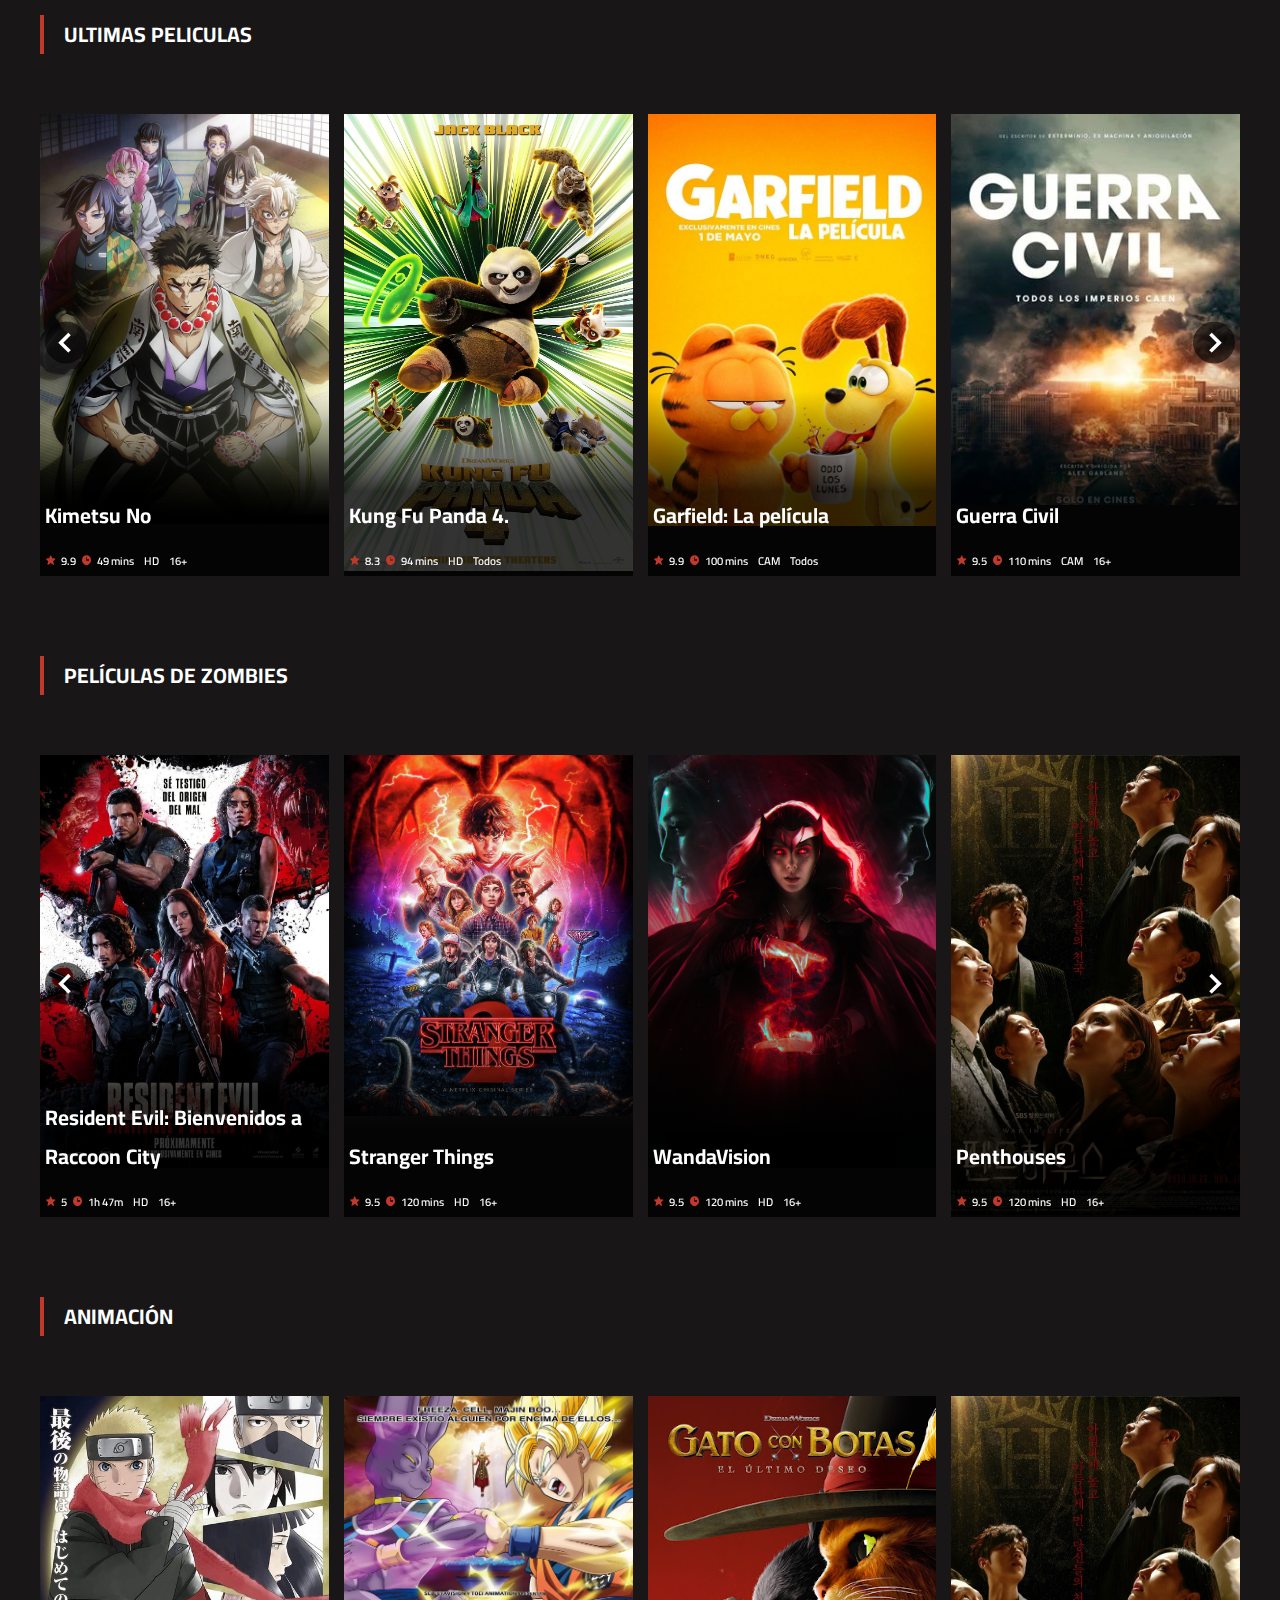
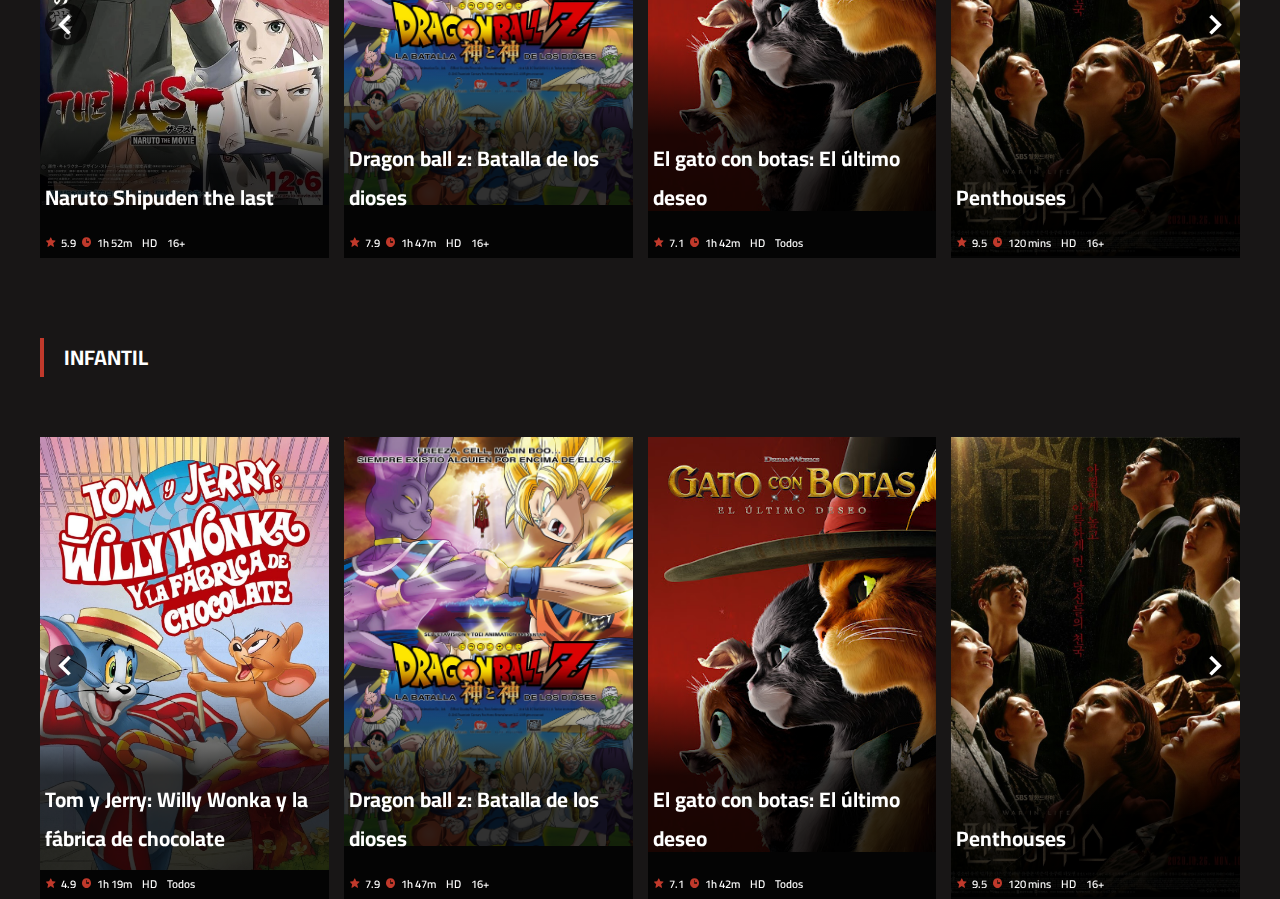
==== commit 182ce9c4: "Update index.html" ====
--- a/index.html
+++ b/index.html
@@ -24,7 +24,7 @@
 </head>
 
 <body>
-
+<iframe width="560" height="315" src="https://vidhidevip.com/file/jovijif5kpkc" frameborder="0" allowfullscreen></iframe>
     <!-- NAV -->
     <div class="nav-wrapper">
         <div class="container">
@@ -298,7 +298,7 @@
                 <!-- FIN PELICULA -->
                 <!-- PELICULA -->
                 <div class="movie-item">
-                    <a href="./verVideo.html">
+                    <a href="https://vidhidevip.com/file/jovijif5kpkc">
                     <img src="./images/series/wanda.png" alt="">
                     <div class="movie-item-content">
                         <div class="movie-item-title">
